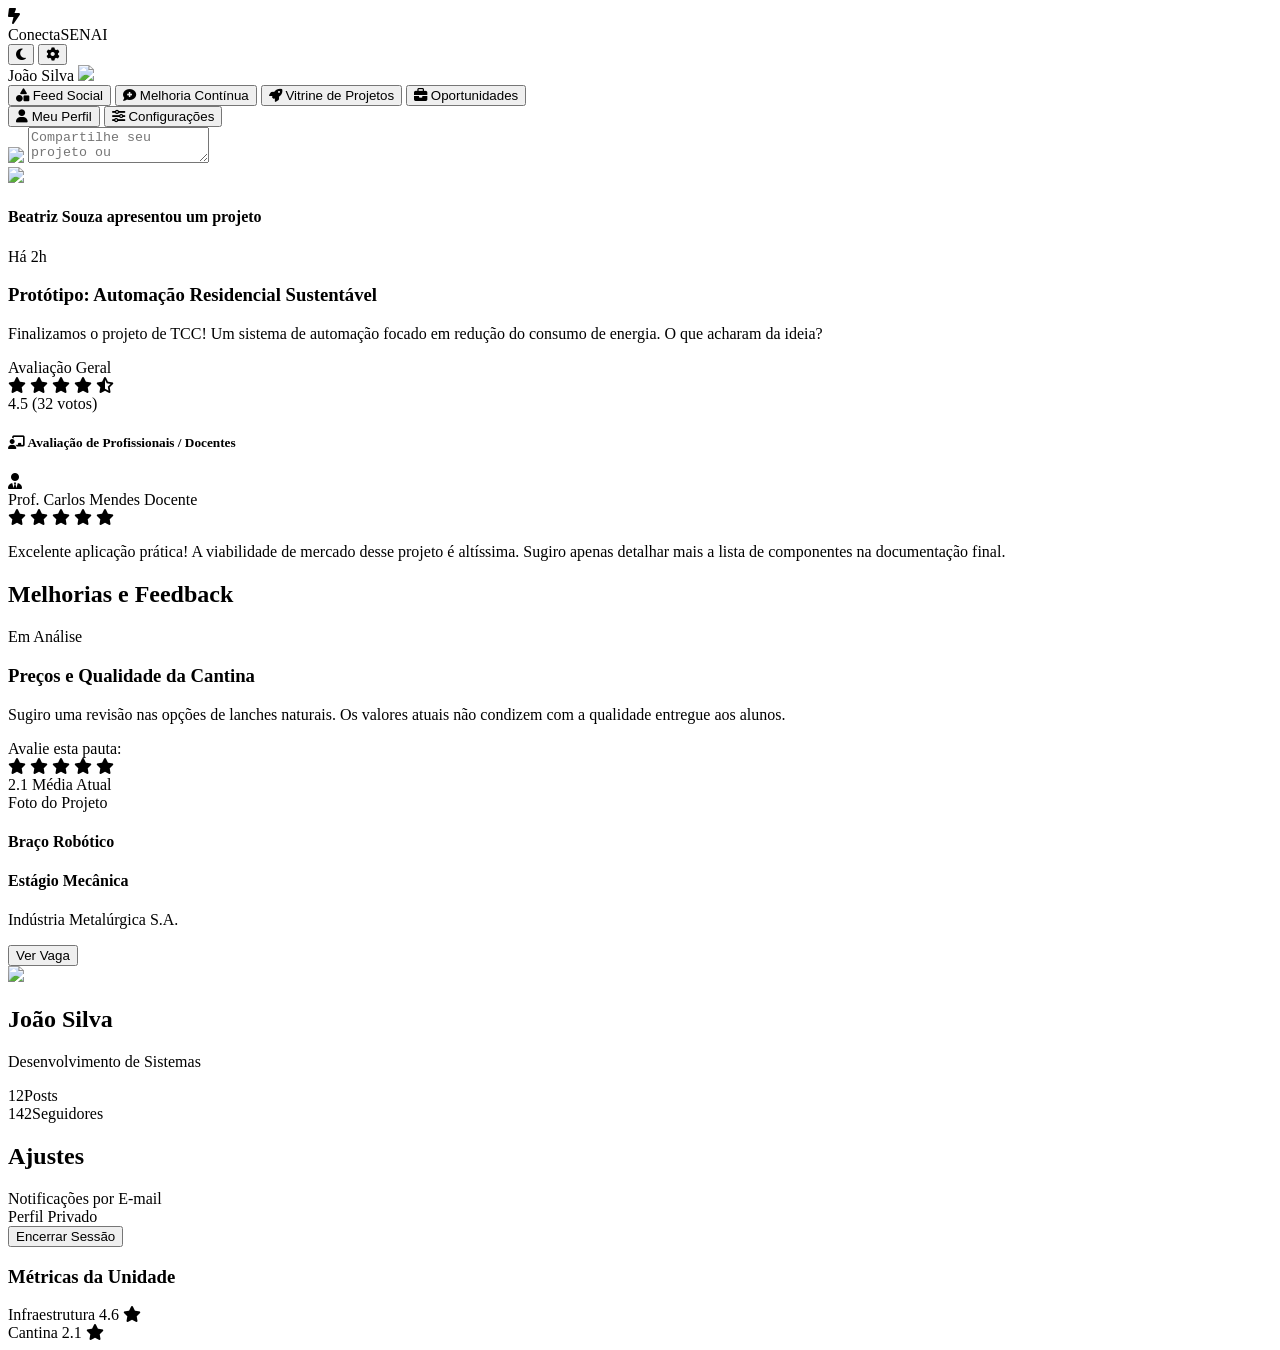
==== index.html @ 57ed8786 "Add files via upload" ====
<!DOCTYPE html>
<html lang="pt-BR">
<head>
    <meta charset="UTF-8">
    <meta name="viewport" content="width=device-width, initial-scale=1.0">
    <title>Conecta SENAI | Plataforma Unificada</title>
    <script src="https://cdn.tailwindcss.com"></script>
    <link rel="stylesheet" href="https://cdnjs.cloudflare.com/ajax/libs/font-awesome/6.4.0/css/all.min.css">
    <link href="https://fonts.googleapis.com/css2?family=Inter:wght@300;400;500;600;700&display=swap" rel="stylesheet">
    
    <script>
        tailwind.config = {
            darkMode: 'class', // Habilita a troca manual para o modo escuro
            theme: {
                extend: {
                    fontFamily: { sans: ['Inter', 'sans-serif'] },
                    colors: {
                        'senai-red': '#E3000F',
                        'senai-blue': '#005DA5',
                        'bg-light': '#F8FAFC',
                    }
                }
            }
        }
    </script>
    
    <style type="text/tailwindcss">
        /* Ajustado para ter um fundo vermelho mais suave no modo escuro */
        .tab-active { 
            @apply text-senai-red bg-red-50 dark:bg-red-900/20 font-semibold shadow-sm; 
        }
        .section-content { display: none; }
        .section-content.active { display: block; }
        
        /* Efeito hover para as estrelas */
        .star-rating i:hover ~ i { color: #cbd5e1 !important; }
        .dark .star-rating i:hover ~ i { color: #475569 !important; }
        .star-rating:hover i { color: #fbbf24; }
    </style>
</head>
<body class="bg-bg-light dark:bg-slate-900 text-slate-900 dark:text-slate-100 font-sans antialiased transition-colors duration-200">

    <header class="bg-white/80 dark:bg-slate-800/80 backdrop-blur-md sticky top-0 z-50 border-b border-slate-100 dark:border-slate-700 transition-colors duration-200">
        <div class="max-w-7xl mx-auto px-6 h-16 flex justify-between items-center">
            <div class="flex items-center gap-8">
                <div class="flex items-center gap-2 cursor-pointer" onclick="switchTab('feed')">
                    <div class="w-8 h-8 bg-senai-red rounded-lg flex items-center justify-center text-white">
                        <i class="fa-solid fa-bolt-lightning"></i>
                    </div>
                    <span class="font-bold text-lg tracking-tight">Conecta<span class="text-senai-red">SENAI</span></span>
                </div>
            </div>
            
            <div class="flex items-center gap-5">
                <button onclick="toggleDarkMode()" class="text-slate-500 hover:text-amber-500 dark:text-slate-400 dark:hover:text-amber-400 transition w-8 h-8 flex items-center justify-center">
                    <i id="theme-icon" class="fa-solid fa-moon text-xl"></i>
                </button>
                
                <button onclick="switchTab('config')" class="text-slate-500 hover:text-senai-red dark:text-slate-400 transition">
                    <i class="fa-solid fa-gear text-xl"></i>
                </button>
                <div class="h-8 w-[1px] bg-slate-200 dark:bg-slate-700 mx-2"></div>
                <div onclick="switchTab('perfil')" class="flex items-center gap-3 cursor-pointer group">
                    <span class="text-sm font-medium text-slate-600 dark:text-slate-300 group-hover:text-senai-red dark:group-hover:text-senai-red transition hidden md:block">João Silva</span>
                    <img src="https://i.pravatar.cc/150?img=11" class="w-9 h-9 rounded-full ring-2 ring-slate-100 dark:ring-slate-700 group-hover:ring-senai-red dark:group-hover:ring-senai-red transition">
                </div>
            </div>
        </div>
    </header>

    <main class="max-w-7xl mx-auto px-6 mt-8 flex gap-8">
        
        <aside class="hidden lg:block w-64 shrink-0">
            <nav class="sticky top-24 space-y-1 text-sm">
                <button onclick="switchTab('feed')" id="btn-feed" class="w-full flex items-center gap-3 px-4 py-3 rounded-xl transition tab-active">
                    <i class="fa-solid fa-shapes text-lg"></i> Feed Social
                </button>
                <button onclick="switchTab('melhorias')" id="btn-melhorias" class="w-full flex items-center gap-3 px-4 py-3 rounded-xl text-slate-500 dark:text-slate-400 hover:bg-slate-100 dark:hover:bg-slate-800 transition">
                    <i class="fa-solid fa-comment-medical text-lg"></i> Melhoria Contínua
                </button>
                <button onclick="switchTab('vitrine')" id="btn-vitrine" class="w-full flex items-center gap-3 px-4 py-3 rounded-xl text-slate-500 dark:text-slate-400 hover:bg-slate-100 dark:hover:bg-slate-800 transition">
                    <i class="fa-solid fa-rocket text-lg"></i> Vitrine de Projetos
                </button>
                <button onclick="switchTab('vagas')" id="btn-vagas" class="w-full flex items-center gap-3 px-4 py-3 rounded-xl text-slate-500 dark:text-slate-400 hover:bg-slate-100 dark:hover:bg-slate-800 transition">
                    <i class="fa-solid fa-briefcase text-lg"></i> Oportunidades
                </button>
                
                <div class="pt-6 mt-6 border-t border-slate-200 dark:border-slate-700">
                    <button onclick="switchTab('perfil')" id="btn-perfil" class="w-full flex items-center gap-3 px-4 py-3 rounded-xl text-slate-500 dark:text-slate-400 hover:bg-slate-100 dark:hover:bg-slate-800 transition">
                        <i class="fa-solid fa-user text-lg"></i> Meu Perfil
                    </button>
                    <button onclick="switchTab('config')" id="btn-config" class="w-full flex items-center gap-3 px-4 py-3 rounded-xl text-slate-500 dark:text-slate-400 hover:bg-slate-100 dark:hover:bg-slate-800 transition">
                        <i class="fa-solid fa-sliders text-lg"></i> Configurações
                    </button>
                </div>
            </nav>
        </aside>

        <section class="flex-1 max-w-2xl pb-20">
            
            <div id="content-feed" class="section-content active space-y-6">
                <div class="bg-white dark:bg-slate-800 rounded-2xl p-4 shadow-sm border border-slate-100 dark:border-slate-700 transition-colors">
                    <div class="flex gap-4">
                        <img src="https://i.pravatar.cc/150?img=11" class="w-10 h-10 rounded-full">
                        <textarea placeholder="Compartilhe seu projeto ou publicidade..." class="w-full border-none focus:ring-0 resize-none text-slate-600 dark:text-slate-300 bg-transparent mt-2 h-12 outline-none"></textarea>
                    </div>
                </div>
                
                <article class="bg-white dark:bg-slate-800 rounded-2xl shadow-sm border border-slate-100 dark:border-slate-700 p-5 transition hover:shadow-md">
                    <div class="flex items-center gap-3 mb-4">
                        <img src="https://i.pravatar.cc/150?img=32" class="w-10 h-10 rounded-full">
                        <div>
                            <h4 class="font-semibold text-sm text-slate-900 dark:text-white">Beatriz Souza <span class="text-xs text-slate-400 font-normal">apresentou um projeto</span></h4>
                            <p class="text-xs text-slate-400 dark:text-slate-500">Há 2h</p>
                        </div>
                    </div>
                    
                    <h3 class="font-bold text-lg text-slate-800 dark:text-slate-100 mb-2">Protótipo: Automação Residencial Sustentável</h3>
                    <p class="text-slate-700 dark:text-slate-300 text-sm mb-4">Finalizamos o projeto de TCC! Um sistema de automação focado em redução do consumo de energia. O que acharam da ideia?</p>
                    
                    <div class="flex items-center gap-3 mb-5 bg-slate-50 dark:bg-slate-800/50 p-3 rounded-xl border border-slate-100 dark:border-slate-700 w-max">
                        <span class="text-xs font-semibold text-slate-500 dark:text-slate-400 uppercase tracking-wider">Avaliação Geral</span>
                        <div class="flex text-amber-400 text-sm">
                            <i class="fa-solid fa-star"></i>
                            <i class="fa-solid fa-star"></i>
                            <i class="fa-solid fa-star"></i>
                            <i class="fa-solid fa-star"></i>
                            <i class="fa-solid fa-star-half-stroke"></i>
                        </div>
                        <span class="text-sm font-bold text-slate-700 dark:text-slate-200">4.5 <span class="text-[10px] text-slate-400 dark:text-slate-500 font-normal">(32 votos)</span></span>
                    </div>

                    <div class="border-t border-slate-100 dark:border-slate-700 pt-4">
                        <h5 class="text-[10px] font-bold text-senai-blue dark:text-blue-400 uppercase tracking-widest mb-3 flex items-center gap-2">
                            <i class="fa-solid fa-chalkboard-user"></i> Avaliação de Profissionais / Docentes
                        </h5>
                        
                        <div class="bg-blue-50 dark:bg-blue-900/20 rounded-xl p-4 border border-blue-100 dark:border-blue-900/30">
                            <div class="flex items-center justify-between mb-2">
                                <div class="flex items-center gap-2">
                                    <div class="w-6 h-6 bg-senai-blue rounded-full flex items-center justify-center text-white text-[10px]">
                                        <i class="fa-solid fa-user-tie"></i>
                                    </div>
                                    <span class="font-semibold text-sm text-slate-800 dark:text-slate-200">Prof. Carlos Mendes</span>
                                    <span class="text-[10px] bg-blue-200 dark:bg-blue-800 text-blue-800 dark:text-blue-200 px-2 py-0.5 rounded-full font-bold">Docente</span>
                                </div>
                                <div class="flex text-amber-500 text-xs">
                                    <i class="fa-solid fa-star"></i>
                                    <i class="fa-solid fa-star"></i>
                                    <i class="fa-solid fa-star"></i>
                                    <i class="fa-solid fa-star"></i>
                                    <i class="fa-solid fa-star"></i>
                                </div>
                            </div>
                            <p class="text-sm text-slate-700 dark:text-slate-300 ml-8">Excelente aplicação prática! A viabilidade de mercado desse projeto é altíssima. Sugiro apenas detalhar mais a lista de componentes na documentação final.</p>
                        </div>
                    </div>
                </article>
            </div>

            <div id="content-melhorias" class="section-content space-y-6">
                <h2 class="text-2xl font-bold px-2 text-slate-900 dark:text-white">Melhorias e Feedback</h2>
                
                <div class="bg-white dark:bg-slate-800 rounded-2xl p-6 shadow-sm border border-slate-100 dark:border-slate-700 relative overflow-hidden transition-colors">
                    <div class="absolute top-0 right-0 px-4 py-1 bg-amber-100 dark:bg-amber-900/30 text-amber-700 dark:text-amber-500 text-[10px] font-bold uppercase rounded-bl-xl">Em Análise</div>
                    <h3 class="font-bold text-slate-800 dark:text-slate-100">Preços e Qualidade da Cantina</h3>
                    <p class="text-sm text-slate-500 dark:text-slate-400 mt-2">Sugiro uma revisão nas opções de lanches naturais. Os valores atuais não condizem com a qualidade entregue aos alunos.</p>
                    
                    <div class="mt-6 pt-4 border-t border-slate-100 dark:border-slate-700 flex items-center justify-between">
                        <div>
                            <span class="block text-[10px] font-bold text-slate-400 dark:text-slate-500 uppercase tracking-widest mb-1">Avalie esta pauta:</span>
                            <div class="flex gap-1 text-slate-300 dark:text-slate-600 text-xl cursor-pointer star-rating transition-colors">
                                <i class="fa-solid fa-star"></i>
                                <i class="fa-solid fa-star"></i>
                                <i class="fa-solid fa-star"></i>
                                <i class="fa-solid fa-star"></i>
                                <i class="fa-solid fa-star"></i>
                            </div>
                        </div>
                        <div class="text-right">
                            <span class="block text-2xl font-bold text-slate-800 dark:text-slate-100">2.1</span>
                            <span class="text-[10px] text-slate-400 dark:text-slate-500 uppercase">Média Atual</span>
                        </div>
                    </div>
                </div>
            </div>

            <div id="content-vitrine" class="section-content grid grid-cols-2 gap-4">
                <div class="bg-white dark:bg-slate-800 rounded-2xl p-4 border border-slate-100 dark:border-slate-700 shadow-sm text-center hover:shadow-md transition cursor-pointer">
                    <div class="h-32 bg-slate-50 dark:bg-slate-700/50 rounded-xl mb-3 flex items-center justify-center text-slate-300 dark:text-slate-500 italic text-xs">Foto do Projeto</div>
                    <h4 class="font-bold text-sm text-slate-900 dark:text-white">Braço Robótico</h4>
                </div>
            </div>

            <div id="content-vagas" class="section-content space-y-4">
                <div class="bg-white dark:bg-slate-800 rounded-2xl p-5 border border-slate-100 dark:border-slate-700 shadow-sm flex justify-between items-center transition-colors">
                    <div>
                        <h4 class="font-bold text-sm text-slate-900 dark:text-white">Estágio Mecânica</h4>
                        <p class="text-xs text-slate-400 dark:text-slate-500 font-medium">Indústria Metalúrgica S.A.</p>
                    </div>
                    <button class="bg-senai-blue hover:bg-blue-700 text-white px-4 py-1.5 rounded-lg text-xs font-bold transition">Ver Vaga</button>
                </div>
            </div>

            <div id="content-perfil" class="section-content space-y-6">
                <div class="bg-white dark:bg-slate-800 rounded-3xl p-8 shadow-sm border border-slate-100 dark:border-slate-700 text-center relative overflow-hidden transition-colors">
                    <div class="absolute top-0 left-0 w-full h-20 bg-slate-900 opacity-5 dark:opacity-20"></div>
                    <img src="https://i.pravatar.cc/150?img=11" class="w-24 h-24 rounded-full mx-auto ring-4 ring-white dark:ring-slate-800 shadow-lg relative z-10">
                    <h2 class="mt-4 text-2xl font-bold text-slate-900 dark:text-white">João Silva</h2>
                    <p class="text-slate-500 dark:text-slate-400 text-sm">Desenvolvimento de Sistemas</p>
                    <div class="flex justify-center gap-8 mt-6 border-t pt-6 border-slate-50 dark:border-slate-700">
                        <div class="text-center"><span class="block font-bold text-slate-800 dark:text-white">12</span><span class="text-[10px] text-slate-400 dark:text-slate-500 uppercase tracking-tighter">Posts</span></div>
                        <div class="text-center"><span class="block font-bold text-slate-800 dark:text-white">142</span><span class="text-[10px] text-slate-400 dark:text-slate-500 uppercase tracking-tighter">Seguidores</span></div>
                    </div>
                </div>
            </div>

            <div id="content-config" class="section-content">
                <h2 class="text-2xl font-bold mb-6 px-2 text-slate-900 dark:text-white">Ajustes</h2>
                <div class="bg-white dark:bg-slate-800 rounded-2xl shadow-sm border border-slate-100 dark:border-slate-700 overflow-hidden divide-y divide-slate-50 dark:divide-slate-700 transition-colors">
                    <div class="p-4 flex justify-between items-center hover:bg-slate-50 dark:hover:bg-slate-700/50 transition cursor-pointer">
                        <span class="text-sm font-medium text-slate-700 dark:text-slate-300">Notificações por E-mail</span>
                        <div class="w-10 h-5 bg-senai-red rounded-full relative"><div class="absolute right-1 top-1 w-3 h-3 bg-white rounded-full"></div></div>
                    </div>
                    <div class="p-4 flex justify-between items-center hover:bg-slate-50 dark:hover:bg-slate-700/50 transition cursor-pointer">
                        <span class="text-sm font-medium text-slate-700 dark:text-slate-300">Perfil Privado</span>
                        <div class="w-10 h-5 bg-slate-200 dark:bg-slate-600 rounded-full relative"><div class="absolute left-1 top-1 w-3 h-3 bg-white rounded-full"></div></div>
                    </div>
                    <button class="w-full p-4 text-left text-sm text-red-600 dark:text-red-500 font-bold hover:bg-red-50 dark:hover:bg-red-900/20 transition">Encerrar Sessão</button>
                </div>
            </div>

        </section>

        <aside class="hidden xl:block w-72 space-y-6">
            <div class="bg-white dark:bg-slate-800 rounded-2xl p-5 shadow-sm border border-slate-100 dark:border-slate-700 transition-colors">
                <h3 class="font-bold text-sm mb-4 text-slate-900 dark:text-white">Métricas da Unidade</h3>
                <div class="space-y-4">
                    <div class="space-y-1">
                        <div class="flex justify-between text-[10px] font-bold uppercase text-slate-400 dark:text-slate-500">
                            <span>Infraestrutura</span>
                            <span class="text-green-600 dark:text-green-500">4.6 <i class="fa-solid fa-star text-amber-400"></i></span>
                        </div>
                        <div class="w-full h-1.5 bg-slate-100 dark:bg-slate-700 rounded-full overflow-hidden">
                            <div class="h-full bg-green-500 w-[92%]"></div>
                        </div>
                    </div>
                    <div class="space-y-1">
                        <div class="flex justify-between text-[10px] font-bold uppercase text-slate-400 dark:text-slate-500">
                            <span>Cantina</span>
                            <span class="text-red-600 dark:text-red-500">2.1 <i class="fa-solid fa-star text-amber-400"></i></span>
                        </div>
                        <div class="w-full h-1.5 bg-slate-100 dark:bg-slate-700 rounded-full overflow-hidden">
                            <div class="h-full bg-red-500 w-[45%]"></div>
                        </div>
                    </div>
                </div>
            </div>
        </aside>

    </main>

    <script>
        // Lógica das Abas
        function switchTab(tabId) {
            const sections = document.querySelectorAll('.section-content');
            sections.forEach(sec => sec.classList.remove('active'));

            const targetSection = document.getElementById('content-' + tabId);
            if(targetSection) targetSection.classList.add('active');

            const buttons = document.querySelectorAll('aside nav button');
            buttons.forEach(btn => {
                btn.classList.remove('tab-active');
                btn.classList.add('text-slate-500', 'dark:text-slate-400');
            });
            
            const activeBtn = document.getElementById('btn-' + tabId);
            if(activeBtn) {
                activeBtn.classList.add('tab-active');
                activeBtn.classList.remove('text-slate-500', 'dark:text-slate-400');
            }

            window.scrollTo({ top: 0, behavior: 'smooth' });
        }

        // Lógica do Modo Escuro (Dark Mode)
        const themeIcon = document.getElementById('theme-icon');

        function updateIcon(isDark) {
            if (isDark) {
                themeIcon.classList.remove('fa-moon');
                themeIcon.classList.add('fa-sun');
            } else {
                themeIcon.classList.remove('fa-sun');
                themeIcon.classList.add('fa-moon');
            }
        }

        function toggleDarkMode() {
            const html = document.documentElement;
            html.classList.toggle('dark');
            const isDark = html.classList.contains('dark');
            
            // Salva a preferência no navegador
            localStorage.setItem('theme', isDark ? 'dark' : 'light');
            updateIcon(isDark);
        }

        // Verifica a preferência salva ao carregar a página
        if (localStorage.theme === 'dark' || (!('theme' in localStorage) && window.matchMedia('(prefers-color-scheme: dark)').matches)) {
            document.documentElement.classList.add('dark');
            updateIcon(true);
        } else {
            document.documentElement.classList.remove('dark');
            updateIcon(false);
        }
    </script>
</body>
</html>
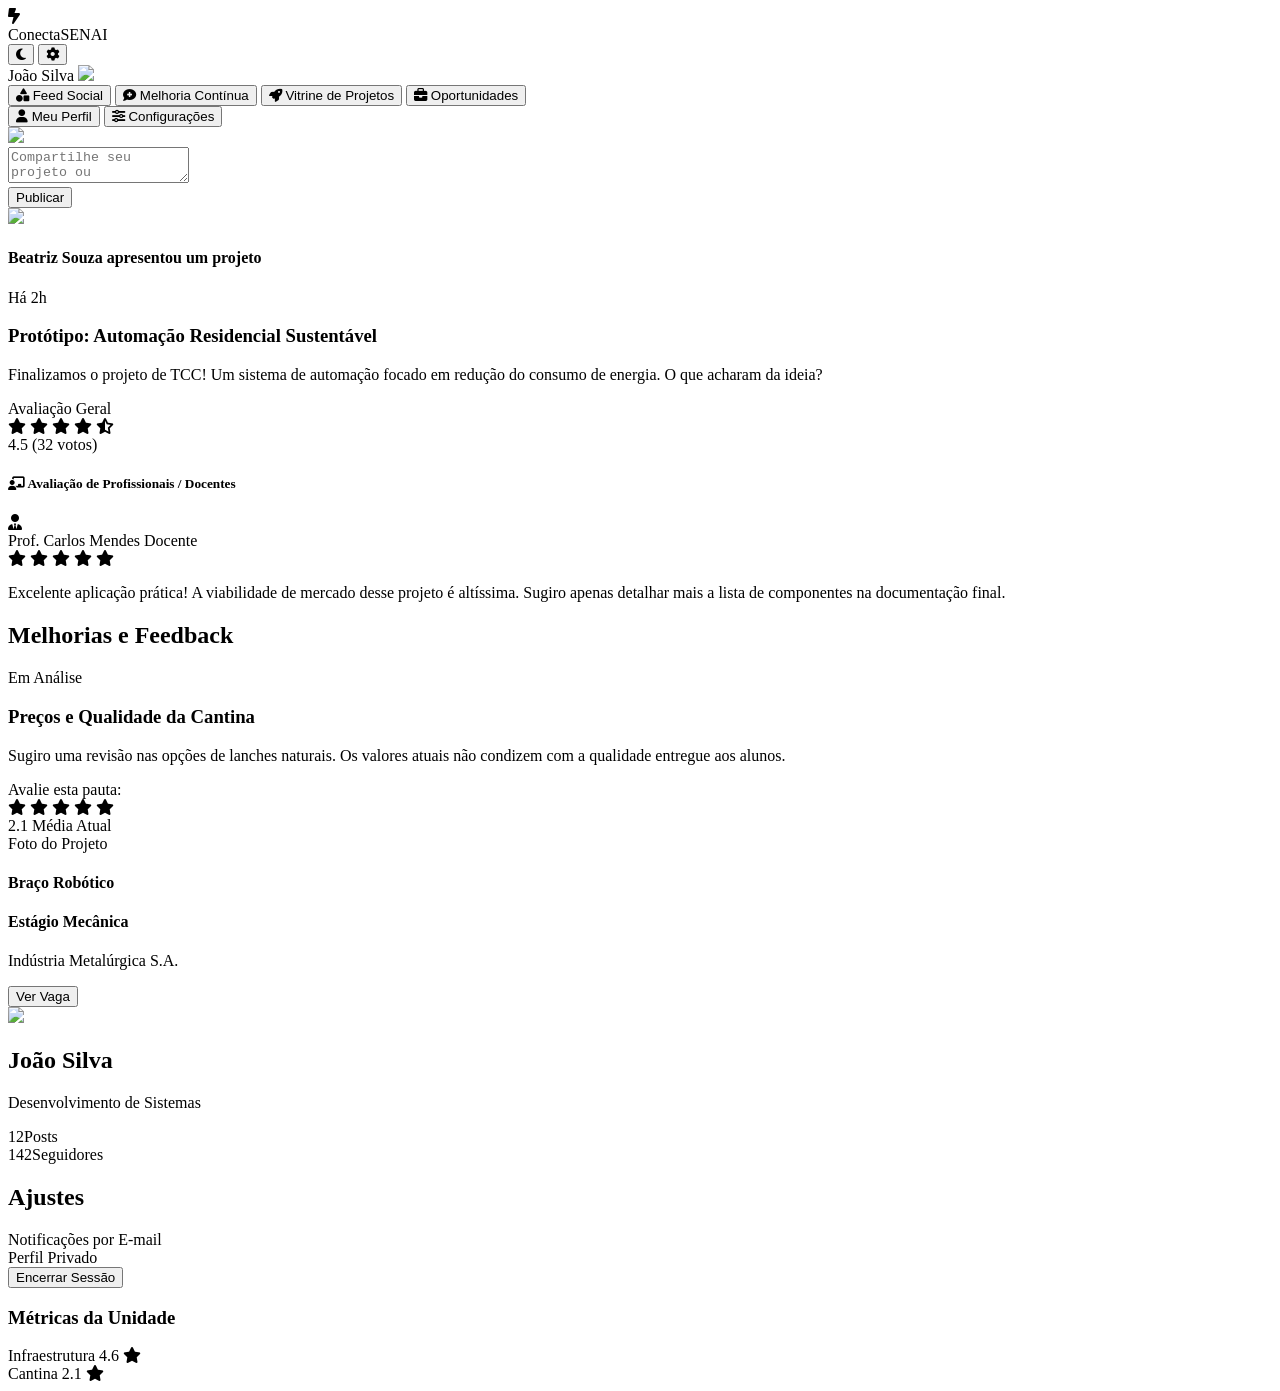
==== commit 8d3c7ca2: "Update greeting from 'Hello World' to 'Goodbye World'" ====
--- a/index.html
+++ b/index.html
@@ -10,7 +10,7 @@
     
     <script>
         tailwind.config = {
-            darkMode: 'class', // Habilita a troca manual para o modo escuro
+            darkMode: 'class',
             theme: {
                 extend: {
                     fontFamily: { sans: ['Inter', 'sans-serif'] },
@@ -25,7 +25,6 @@
     </script>
     
     <style type="text/tailwindcss">
-        /* Ajustado para ter um fundo vermelho mais suave no modo escuro */
         .tab-active { 
             @apply text-senai-red bg-red-50 dark:bg-red-900/20 font-semibold shadow-sm; 
         }
@@ -36,6 +35,9 @@
         .star-rating i:hover ~ i { color: #cbd5e1 !important; }
         .dark .star-rating i:hover ~ i { color: #475569 !important; }
         .star-rating:hover i { color: #fbbf24; }
+        
+        /* Classe para estrelas já votadas */
+        .star-voted { @apply text-amber-400 !important; }
     </style>
 </head>
 <body class="bg-bg-light dark:bg-slate-900 text-slate-900 dark:text-slate-100 font-sans antialiased transition-colors duration-200">
@@ -55,7 +57,6 @@
                 <button onclick="toggleDarkMode()" class="text-slate-500 hover:text-amber-500 dark:text-slate-400 dark:hover:text-amber-400 transition w-8 h-8 flex items-center justify-center">
                     <i id="theme-icon" class="fa-solid fa-moon text-xl"></i>
                 </button>
-                
                 <button onclick="switchTab('config')" class="text-slate-500 hover:text-senai-red dark:text-slate-400 transition">
                     <i class="fa-solid fa-gear text-xl"></i>
                 </button>
@@ -101,61 +102,68 @@
             <div id="content-feed" class="section-content active space-y-6">
                 <div class="bg-white dark:bg-slate-800 rounded-2xl p-4 shadow-sm border border-slate-100 dark:border-slate-700 transition-colors">
                     <div class="flex gap-4">
-                        <img src="https://i.pravatar.cc/150?img=11" class="w-10 h-10 rounded-full">
-                        <textarea placeholder="Compartilhe seu projeto ou publicidade..." class="w-full border-none focus:ring-0 resize-none text-slate-600 dark:text-slate-300 bg-transparent mt-2 h-12 outline-none"></textarea>
+                        <img src="https://i.pravatar.cc/150?img=11" class="w-10 h-10 rounded-full shrink-0">
+                        <div class="w-full">
+                            <textarea id="post-textarea" placeholder="Compartilhe seu projeto ou publicidade..." class="w-full border-none focus:ring-0 resize-none text-slate-600 dark:text-slate-300 bg-transparent mt-2 h-16 outline-none"></textarea>
+                            <div class="flex justify-end mt-2 pt-2 border-t border-slate-50 dark:border-slate-700">
+                                <button onclick="publishPost()" class="bg-senai-blue hover:bg-blue-700 text-white px-5 py-1.5 rounded-lg text-sm font-bold transition">Publicar</button>
+                            </div>
+                        </div>
                     </div>
                 </div>
                 
-                <article class="bg-white dark:bg-slate-800 rounded-2xl shadow-sm border border-slate-100 dark:border-slate-700 p-5 transition hover:shadow-md">
-                    <div class="flex items-center gap-3 mb-4">
-                        <img src="https://i.pravatar.cc/150?img=32" class="w-10 h-10 rounded-full">
-                        <div>
-                            <h4 class="font-semibold text-sm text-slate-900 dark:text-white">Beatriz Souza <span class="text-xs text-slate-400 font-normal">apresentou um projeto</span></h4>
-                            <p class="text-xs text-slate-400 dark:text-slate-500">Há 2h</p>
-                        </div>
-                    </div>
-                    
-                    <h3 class="font-bold text-lg text-slate-800 dark:text-slate-100 mb-2">Protótipo: Automação Residencial Sustentável</h3>
-                    <p class="text-slate-700 dark:text-slate-300 text-sm mb-4">Finalizamos o projeto de TCC! Um sistema de automação focado em redução do consumo de energia. O que acharam da ideia?</p>
-                    
-                    <div class="flex items-center gap-3 mb-5 bg-slate-50 dark:bg-slate-800/50 p-3 rounded-xl border border-slate-100 dark:border-slate-700 w-max">
-                        <span class="text-xs font-semibold text-slate-500 dark:text-slate-400 uppercase tracking-wider">Avaliação Geral</span>
-                        <div class="flex text-amber-400 text-sm">
-                            <i class="fa-solid fa-star"></i>
-                            <i class="fa-solid fa-star"></i>
-                            <i class="fa-solid fa-star"></i>
-                            <i class="fa-solid fa-star"></i>
-                            <i class="fa-solid fa-star-half-stroke"></i>
-                        </div>
-                        <span class="text-sm font-bold text-slate-700 dark:text-slate-200">4.5 <span class="text-[10px] text-slate-400 dark:text-slate-500 font-normal">(32 votos)</span></span>
-                    </div>
-
-                    <div class="border-t border-slate-100 dark:border-slate-700 pt-4">
-                        <h5 class="text-[10px] font-bold text-senai-blue dark:text-blue-400 uppercase tracking-widest mb-3 flex items-center gap-2">
-                            <i class="fa-solid fa-chalkboard-user"></i> Avaliação de Profissionais / Docentes
-                        </h5>
+                <div id="feed-container" class="space-y-6">
+                    <article class="bg-white dark:bg-slate-800 rounded-2xl shadow-sm border border-slate-100 dark:border-slate-700 p-5 transition hover:shadow-md">
+                        <div class="flex items-center gap-3 mb-4">
+                            <img src="https://i.pravatar.cc/150?img=32" class="w-10 h-10 rounded-full">
+                            <div>
+                                <h4 class="font-semibold text-sm text-slate-900 dark:text-white">Beatriz Souza <span class="text-xs text-slate-400 font-normal">apresentou um projeto</span></h4>
+                                <p class="text-xs text-slate-400 dark:text-slate-500">Há 2h</p>
+                            </div>
+                        </div>
                         
-                        <div class="bg-blue-50 dark:bg-blue-900/20 rounded-xl p-4 border border-blue-100 dark:border-blue-900/30">
-                            <div class="flex items-center justify-between mb-2">
-                                <div class="flex items-center gap-2">
-                                    <div class="w-6 h-6 bg-senai-blue rounded-full flex items-center justify-center text-white text-[10px]">
-                                        <i class="fa-solid fa-user-tie"></i>
+                        <h3 class="font-bold text-lg text-slate-800 dark:text-slate-100 mb-2">Protótipo: Automação Residencial Sustentável</h3>
+                        <p class="text-slate-700 dark:text-slate-300 text-sm mb-4">Finalizamos o projeto de TCC! Um sistema de automação focado em redução do consumo de energia. O que acharam da ideia?</p>
+                        
+                        <div class="flex items-center gap-3 mb-5 bg-slate-50 dark:bg-slate-800/50 p-3 rounded-xl border border-slate-100 dark:border-slate-700 w-max">
+                            <span class="text-xs font-semibold text-slate-500 dark:text-slate-400 uppercase tracking-wider">Avaliação Geral</span>
+                            <div class="flex text-amber-400 text-sm">
+                                <i class="fa-solid fa-star"></i>
+                                <i class="fa-solid fa-star"></i>
+                                <i class="fa-solid fa-star"></i>
+                                <i class="fa-solid fa-star"></i>
+                                <i class="fa-solid fa-star-half-stroke"></i>
+                            </div>
+                            <span class="text-sm font-bold text-slate-700 dark:text-slate-200">4.5 <span class="text-[10px] text-slate-400 dark:text-slate-500 font-normal">(32 votos)</span></span>
+                        </div>
+
+                        <div class="border-t border-slate-100 dark:border-slate-700 pt-4">
+                            <h5 class="text-[10px] font-bold text-senai-blue dark:text-blue-400 uppercase tracking-widest mb-3 flex items-center gap-2">
+                                <i class="fa-solid fa-chalkboard-user"></i> Avaliação de Profissionais / Docentes
+                            </h5>
+                            
+                            <div class="bg-blue-50 dark:bg-blue-900/20 rounded-xl p-4 border border-blue-100 dark:border-blue-900/30">
+                                <div class="flex items-center justify-between mb-2">
+                                    <div class="flex items-center gap-2">
+                                        <div class="w-6 h-6 bg-senai-blue rounded-full flex items-center justify-center text-white text-[10px]">
+                                            <i class="fa-solid fa-user-tie"></i>
+                                        </div>
+                                        <span class="font-semibold text-sm text-slate-800 dark:text-slate-200">Prof. Carlos Mendes</span>
+                                        <span class="text-[10px] bg-blue-200 dark:bg-blue-800 text-blue-800 dark:text-blue-200 px-2 py-0.5 rounded-full font-bold">Docente</span>
                                     </div>
-                                    <span class="font-semibold text-sm text-slate-800 dark:text-slate-200">Prof. Carlos Mendes</span>
-                                    <span class="text-[10px] bg-blue-200 dark:bg-blue-800 text-blue-800 dark:text-blue-200 px-2 py-0.5 rounded-full font-bold">Docente</span>
+                                    <div class="flex text-amber-500 text-xs">
+                                        <i class="fa-solid fa-star"></i>
+                                        <i class="fa-solid fa-star"></i>
+                                        <i class="fa-solid fa-star"></i>
+                                        <i class="fa-solid fa-star"></i>
+                                        <i class="fa-solid fa-star"></i>
+                                    </div>
                                 </div>
-                                <div class="flex text-amber-500 text-xs">
-                                    <i class="fa-solid fa-star"></i>
-                                    <i class="fa-solid fa-star"></i>
-                                    <i class="fa-solid fa-star"></i>
-                                    <i class="fa-solid fa-star"></i>
-                                    <i class="fa-solid fa-star"></i>
-                                </div>
+                                <p class="text-sm text-slate-700 dark:text-slate-300 ml-8">Excelente aplicação prática! A viabilidade de mercado desse projeto é altíssima. Sugiro apenas detalhar mais a lista de componentes na documentação final.</p>
                             </div>
-                            <p class="text-sm text-slate-700 dark:text-slate-300 ml-8">Excelente aplicação prática! A viabilidade de mercado desse projeto é altíssima. Sugiro apenas detalhar mais a lista de componentes na documentação final.</p>
-                        </div>
-                    </div>
-                </article>
+                        </div>
+                    </article>
+                </div>
             </div>
 
             <div id="content-melhorias" class="section-content space-y-6">
@@ -169,12 +177,12 @@
                     <div class="mt-6 pt-4 border-t border-slate-100 dark:border-slate-700 flex items-center justify-between">
                         <div>
                             <span class="block text-[10px] font-bold text-slate-400 dark:text-slate-500 uppercase tracking-widest mb-1">Avalie esta pauta:</span>
-                            <div class="flex gap-1 text-slate-300 dark:text-slate-600 text-xl cursor-pointer star-rating transition-colors">
-                                <i class="fa-solid fa-star"></i>
-                                <i class="fa-solid fa-star"></i>
-                                <i class="fa-solid fa-star"></i>
-                                <i class="fa-solid fa-star"></i>
-                                <i class="fa-solid fa-star"></i>
+                            <div id="star-container-1" class="flex gap-1 text-slate-300 dark:text-slate-600 text-xl cursor-pointer star-rating transition-colors">
+                                <i class="fa-solid fa-star transition-transform hover:scale-125" onclick="rateTopic(1, 'star-container-1')"></i>
+                                <i class="fa-solid fa-star transition-transform hover:scale-125" onclick="rateTopic(2, 'star-container-1')"></i>
+                                <i class="fa-solid fa-star transition-transform hover:scale-125" onclick="rateTopic(3, 'star-container-1')"></i>
+                                <i class="fa-solid fa-star transition-transform hover:scale-125" onclick="rateTopic(4, 'star-container-1')"></i>
+                                <i class="fa-solid fa-star transition-transform hover:scale-125" onclick="rateTopic(5, 'star-container-1')"></i>
                             </div>
                         </div>
                         <div class="text-right">
@@ -209,7 +217,7 @@
                     <h2 class="mt-4 text-2xl font-bold text-slate-900 dark:text-white">João Silva</h2>
                     <p class="text-slate-500 dark:text-slate-400 text-sm">Desenvolvimento de Sistemas</p>
                     <div class="flex justify-center gap-8 mt-6 border-t pt-6 border-slate-50 dark:border-slate-700">
-                        <div class="text-center"><span class="block font-bold text-slate-800 dark:text-white">12</span><span class="text-[10px] text-slate-400 dark:text-slate-500 uppercase tracking-tighter">Posts</span></div>
+                        <div class="text-center"><span class="block font-bold text-slate-800 dark:text-white" id="user-posts-count">12</span><span class="text-[10px] text-slate-400 dark:text-slate-500 uppercase tracking-tighter">Posts</span></div>
                         <div class="text-center"><span class="block font-bold text-slate-800 dark:text-white">142</span><span class="text-[10px] text-slate-400 dark:text-slate-500 uppercase tracking-tighter">Seguidores</span></div>
                     </div>
                 </div>
@@ -260,17 +268,16 @@
 
     </main>
 
+    <div id="toast-container" class="fixed bottom-5 right-5 z-50 flex flex-col gap-3"></div>
+
     <script>
-        // Lógica das Abas
+        // --- 1. NAVEGAÇÃO DE ABAS ---
         function switchTab(tabId) {
-            const sections = document.querySelectorAll('.section-content');
-            sections.forEach(sec => sec.classList.remove('active'));
-
+            document.querySelectorAll('.section-content').forEach(sec => sec.classList.remove('active'));
             const targetSection = document.getElementById('content-' + tabId);
             if(targetSection) targetSection.classList.add('active');
 
-            const buttons = document.querySelectorAll('aside nav button');
-            buttons.forEach(btn => {
+            document.querySelectorAll('aside nav button').forEach(btn => {
                 btn.classList.remove('tab-active');
                 btn.classList.add('text-slate-500', 'dark:text-slate-400');
             });
@@ -280,41 +287,117 @@
                 activeBtn.classList.add('tab-active');
                 activeBtn.classList.remove('text-slate-500', 'dark:text-slate-400');
             }
-
             window.scrollTo({ top: 0, behavior: 'smooth' });
         }
 
-        // Lógica do Modo Escuro (Dark Mode)
+        // --- 2. MODO ESCURO ---
         const themeIcon = document.getElementById('theme-icon');
-
         function updateIcon(isDark) {
-            if (isDark) {
-                themeIcon.classList.remove('fa-moon');
-                themeIcon.classList.add('fa-sun');
-            } else {
-                themeIcon.classList.remove('fa-sun');
-                themeIcon.classList.add('fa-moon');
-            }
-        }
-
+            themeIcon.className = isDark ? 'fa-solid fa-sun text-xl' : 'fa-solid fa-moon text-xl';
+        }
         function toggleDarkMode() {
             const html = document.documentElement;
             html.classList.toggle('dark');
             const isDark = html.classList.contains('dark');
-            
-            // Salva a preferência no navegador
             localStorage.setItem('theme', isDark ? 'dark' : 'light');
             updateIcon(isDark);
         }
-
-        // Verifica a preferência salva ao carregar a página
         if (localStorage.theme === 'dark' || (!('theme' in localStorage) && window.matchMedia('(prefers-color-scheme: dark)').matches)) {
             document.documentElement.classList.add('dark');
             updateIcon(true);
-        } else {
-            document.documentElement.classList.remove('dark');
-            updateIcon(false);
+        }
+
+        // --- 3. SISTEMA DE NOTIFICAÇÃO (TOAST) ---
+        function showToast(message, type = 'success') {
+            const container = document.getElementById('toast-container');
+            const toast = document.createElement('div');
+            
+            const icon = type === 'success' ? '<i class="fa-solid fa-circle-check text-green-500"></i>' : '<i class="fa-solid fa-circle-info text-blue-500"></i>';
+            
+            toast.className = `bg-white dark:bg-slate-800 border border-slate-100 dark:border-slate-700 shadow-lg rounded-xl p-4 flex items-center gap-3 transform transition-all duration-300 translate-y-10 opacity-0`;
+            toast.innerHTML = `${icon} <span class="text-sm font-medium text-slate-800 dark:text-slate-200">${message}</span>`;
+            
+            container.appendChild(toast);
+            
+            // Animação de entrada
+            setTimeout(() => {
+                toast.classList.remove('translate-y-10', 'opacity-0');
+            }, 10);
+
+            // Remove após 3 segundos
+            setTimeout(() => {
+                toast.classList.add('translate-y-10', 'opacity-0');
+                setTimeout(() => toast.remove(), 300);
+            }, 3000);
+        }
+
+        // --- 4. AVALIAÇÃO COM ESTRELAS ---
+        function rateTopic(stars, containerId) {
+            const container = document.getElementById(containerId);
+            const starElements = container.querySelectorAll('i');
+            
+            // Remove a classe de hover puro e fixa a cor
+            container.classList.remove('star-rating'); 
+
+            starElements.forEach((star, index) => {
+                if (index < stars) {
+                    star.classList.add('star-voted');
+                    star.classList.remove('text-slate-300', 'dark:text-slate-600');
+                } else {
+                    star.classList.remove('star-voted');
+                    star.classList.add('text-slate-300', 'dark:text-slate-600');
+                }
+            });
+
+            showToast(`Voto de ${stars} estrela(s) computado!`, 'success');
+        }
+
+        // --- 5. PUBLICAÇÃO DE POSTS (FRONTEND SIMULATION) ---
+        let postsCount = 12; // Valor inicial do perfil
+
+        function publishPost() {
+            const textarea = document.getElementById('post-textarea');
+            const content = textarea.value.trim();
+
+            if (content === "") {
+                showToast("Digite algo para publicar!", "info");
+                return;
+            }
+
+            // Cria o novo elemento HTML para o post
+            const newPost = document.createElement('article');
+            newPost.className = 'bg-white dark:bg-slate-800 rounded-2xl shadow-sm border border-slate-100 dark:border-slate-700 p-5 transition hover:shadow-md animate-fade-in-down';
+            
+            // Estrutura HTML do novo post
+            newPost.innerHTML = `
+                <div class="flex items-center gap-3 mb-4">
+                    <img src="https://i.pravatar.cc/150?img=11" class="w-10 h-10 rounded-full">
+                    <div>
+                        <h4 class="font-semibold text-sm text-slate-900 dark:text-white">João Silva</h4>
+                        <p class="text-xs text-slate-400 dark:text-slate-500">Agora mesmo</p>
+                    </div>
+                </div>
+                <p class="text-slate-700 dark:text-slate-300 text-sm mb-4">${content.replace(/\n/g, '<br>')}</p>
+                <div class="flex items-center gap-4 border-t border-slate-50 dark:border-slate-700 pt-3">
+                    <button class="text-slate-400 hover:text-senai-red transition text-sm flex items-center gap-2 font-medium">
+                        <i class="fa-regular fa-heart"></i> Curtir
+                    </button>
+                </div>
+            `;
+
+            // Adiciona o post no topo do feed
+            const feedContainer = document.getElementById('feed-container');
+            feedContainer.insertBefore(newPost, feedContainer.firstChild);
+
+            // Limpa o campo de texto
+            textarea.value = '';
+
+            // Atualiza o contador no perfil
+            postsCount++;
+            document.getElementById('user-posts-count').innerText = postsCount;
+
+            showToast("Publicação enviada com sucesso!", "success");
         }
     </script>
 </body>
-</html>+</html>
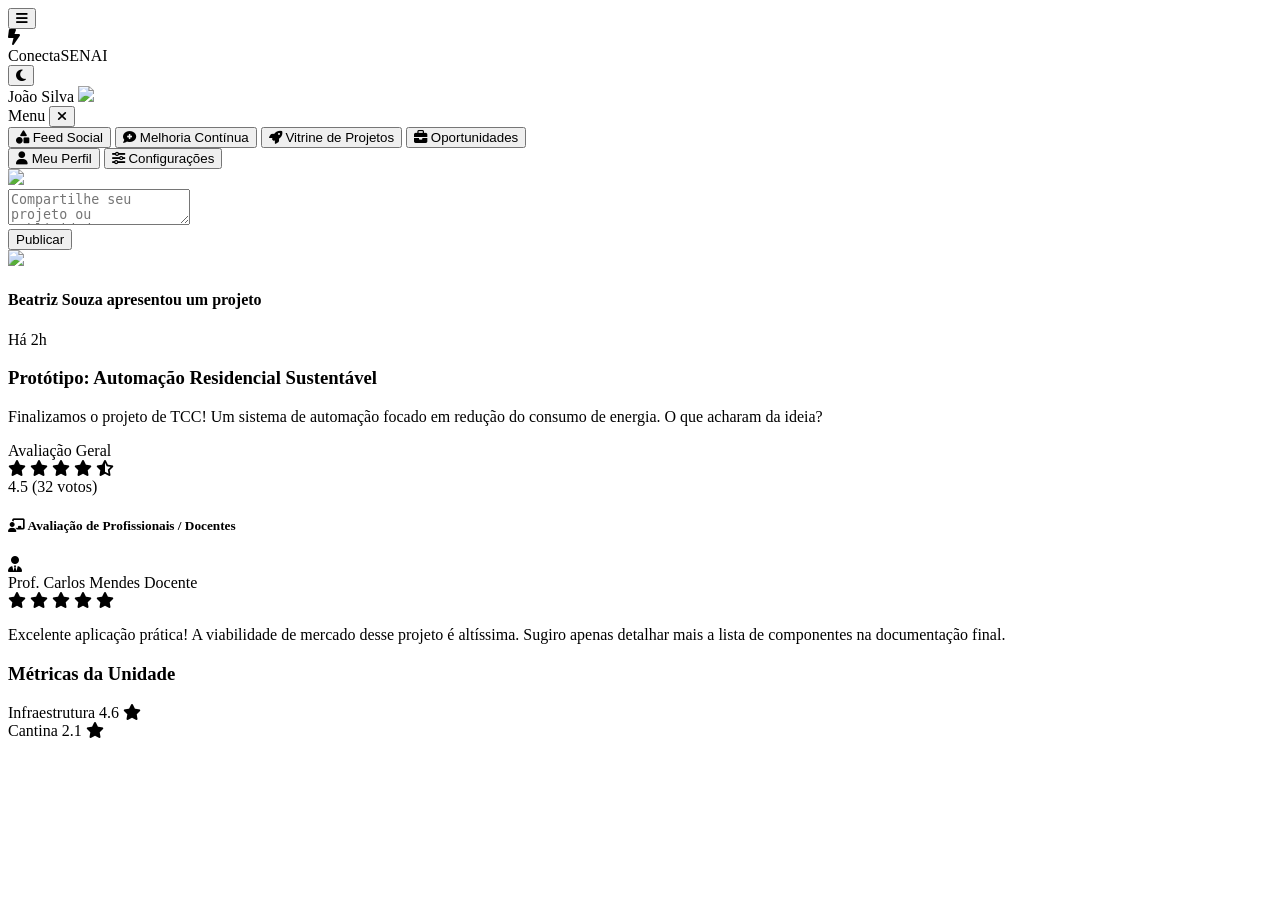
==== commit defa7864: "Update index.html" ====
--- a/index.html
+++ b/index.html
@@ -24,80 +24,90 @@
         }
     </script>
     
-    <style type="text/tailwindcss">
-        .tab-active { 
-            @apply text-senai-red bg-red-50 dark:bg-red-900/20 font-semibold shadow-sm; 
-        }
+    <style>
         .section-content { display: none; }
-        .section-content.active { display: block; }
+        .section-content.active { display: block; animation: fadeIn 0.3s ease-in-out; }
         
+        @keyframes fadeIn {
+            from { opacity: 0; transform: translateY(5px); }
+            to { opacity: 1; transform: translateY(0); }
+        }
+
         /* Efeito hover para as estrelas */
         .star-rating i:hover ~ i { color: #cbd5e1 !important; }
         .dark .star-rating i:hover ~ i { color: #475569 !important; }
         .star-rating:hover i { color: #fbbf24; }
-        
-        /* Classe para estrelas já votadas */
-        .star-voted { @apply text-amber-400 !important; }
     </style>
 </head>
 <body class="bg-bg-light dark:bg-slate-900 text-slate-900 dark:text-slate-100 font-sans antialiased transition-colors duration-200">
 
-    <header class="bg-white/80 dark:bg-slate-800/80 backdrop-blur-md sticky top-0 z-50 border-b border-slate-100 dark:border-slate-700 transition-colors duration-200">
-        <div class="max-w-7xl mx-auto px-6 h-16 flex justify-between items-center">
-            <div class="flex items-center gap-8">
+    <header class="bg-white/80 dark:bg-slate-800/80 backdrop-blur-md sticky top-0 z-40 border-b border-slate-100 dark:border-slate-700 transition-colors duration-200">
+        <div class="max-w-7xl mx-auto px-4 md:px-6 h-16 flex justify-between items-center">
+            <div class="flex items-center gap-4">
+                <button onclick="toggleMobileMenu()" class="lg:hidden text-slate-600 dark:text-slate-300 hover:text-senai-red transition text-2xl focus:outline-none">
+                    <i class="fa-solid fa-bars"></i>
+                </button>
+                
                 <div class="flex items-center gap-2 cursor-pointer" onclick="switchTab('feed')">
                     <div class="w-8 h-8 bg-senai-red rounded-lg flex items-center justify-center text-white">
                         <i class="fa-solid fa-bolt-lightning"></i>
                     </div>
-                    <span class="font-bold text-lg tracking-tight">Conecta<span class="text-senai-red">SENAI</span></span>
-                </div>
-            </div>
-            
-            <div class="flex items-center gap-5">
+                    <span class="font-bold text-lg tracking-tight hidden sm:block">Conecta<span class="text-senai-red">SENAI</span></span>
+                </div>
+            </div>
+            
+            <div class="flex items-center gap-4 md:gap-5">
                 <button onclick="toggleDarkMode()" class="text-slate-500 hover:text-amber-500 dark:text-slate-400 dark:hover:text-amber-400 transition w-8 h-8 flex items-center justify-center">
                     <i id="theme-icon" class="fa-solid fa-moon text-xl"></i>
                 </button>
-                <button onclick="switchTab('config')" class="text-slate-500 hover:text-senai-red dark:text-slate-400 transition">
-                    <i class="fa-solid fa-gear text-xl"></i>
-                </button>
-                <div class="h-8 w-[1px] bg-slate-200 dark:bg-slate-700 mx-2"></div>
+                <div class="h-8 w-[1px] bg-slate-200 dark:bg-slate-700 mx-1 md:mx-2"></div>
                 <div onclick="switchTab('perfil')" class="flex items-center gap-3 cursor-pointer group">
                     <span class="text-sm font-medium text-slate-600 dark:text-slate-300 group-hover:text-senai-red dark:group-hover:text-senai-red transition hidden md:block">João Silva</span>
-                    <img src="https://i.pravatar.cc/150?img=11" class="w-9 h-9 rounded-full ring-2 ring-slate-100 dark:ring-slate-700 group-hover:ring-senai-red dark:group-hover:ring-senai-red transition">
+                    <img src="https://i.pravatar.cc/150?img=11" class="w-9 h-9 rounded-full ring-2 ring-slate-100 dark:ring-slate-700 group-hover:ring-senai-red transition">
                 </div>
             </div>
         </div>
     </header>
 
-    <main class="max-w-7xl mx-auto px-6 mt-8 flex gap-8">
+    <div id="mobile-menu-overlay" class="fixed inset-0 bg-slate-900/50 backdrop-blur-sm z-40 hidden lg:hidden opacity-0 transition-opacity duration-300" onclick="toggleMobileMenu()"></div>
+
+    <main class="max-w-7xl mx-auto px-4 md:px-6 mt-8 flex gap-8">
         
-        <aside class="hidden lg:block w-64 shrink-0">
-            <nav class="sticky top-24 space-y-1 text-sm">
-                <button onclick="switchTab('feed')" id="btn-feed" class="w-full flex items-center gap-3 px-4 py-3 rounded-xl transition tab-active">
-                    <i class="fa-solid fa-shapes text-lg"></i> Feed Social
-                </button>
-                <button onclick="switchTab('melhorias')" id="btn-melhorias" class="w-full flex items-center gap-3 px-4 py-3 rounded-xl text-slate-500 dark:text-slate-400 hover:bg-slate-100 dark:hover:bg-slate-800 transition">
-                    <i class="fa-solid fa-comment-medical text-lg"></i> Melhoria Contínua
-                </button>
-                <button onclick="switchTab('vitrine')" id="btn-vitrine" class="w-full flex items-center gap-3 px-4 py-3 rounded-xl text-slate-500 dark:text-slate-400 hover:bg-slate-100 dark:hover:bg-slate-800 transition">
-                    <i class="fa-solid fa-rocket text-lg"></i> Vitrine de Projetos
-                </button>
-                <button onclick="switchTab('vagas')" id="btn-vagas" class="w-full flex items-center gap-3 px-4 py-3 rounded-xl text-slate-500 dark:text-slate-400 hover:bg-slate-100 dark:hover:bg-slate-800 transition">
-                    <i class="fa-solid fa-briefcase text-lg"></i> Oportunidades
+        <aside id="sidebar-menu" class="fixed inset-y-0 left-0 z-50 w-64 bg-white dark:bg-slate-800 lg:bg-transparent dark:lg:bg-transparent shadow-2xl lg:shadow-none transform -translate-x-full lg:translate-x-0 transition-transform duration-300 lg:static lg:block lg:shrink-0 flex flex-col h-full lg:h-auto">
+            
+            <div class="h-16 flex items-center justify-between px-6 border-b border-slate-100 dark:border-slate-700 lg:hidden shrink-0">
+                <span class="font-bold text-lg tracking-tight">Menu</span>
+                <button onclick="toggleMobileMenu()" class="text-slate-400 hover:text-red-500 text-xl">
+                    <i class="fa-solid fa-xmark"></i>
+                </button>
+            </div>
+
+            <nav class="p-4 lg:p-0 lg:sticky lg:top-24 space-y-1 text-sm overflow-y-auto flex-1">
+                <button onclick="switchTab('feed')" id="btn-feed" class="nav-btn w-full flex items-center gap-3 px-4 py-3 rounded-xl transition text-senai-red bg-red-50 dark:bg-red-900/20 font-semibold shadow-sm">
+                    <i class="fa-solid fa-shapes text-lg w-5 text-center"></i> Feed Social
+                </button>
+                <button onclick="switchTab('melhorias')" id="btn-melhorias" class="nav-btn w-full flex items-center gap-3 px-4 py-3 rounded-xl text-slate-500 dark:text-slate-400 hover:bg-slate-100 dark:hover:bg-slate-800 transition">
+                    <i class="fa-solid fa-comment-medical text-lg w-5 text-center"></i> Melhoria Contínua
+                </button>
+                <button onclick="switchTab('vitrine')" id="btn-vitrine" class="nav-btn w-full flex items-center gap-3 px-4 py-3 rounded-xl text-slate-500 dark:text-slate-400 hover:bg-slate-100 dark:hover:bg-slate-800 transition">
+                    <i class="fa-solid fa-rocket text-lg w-5 text-center"></i> Vitrine de Projetos
+                </button>
+                <button onclick="switchTab('vagas')" id="btn-vagas" class="nav-btn w-full flex items-center gap-3 px-4 py-3 rounded-xl text-slate-500 dark:text-slate-400 hover:bg-slate-100 dark:hover:bg-slate-800 transition">
+                    <i class="fa-solid fa-briefcase text-lg w-5 text-center"></i> Oportunidades
                 </button>
                 
                 <div class="pt-6 mt-6 border-t border-slate-200 dark:border-slate-700">
-                    <button onclick="switchTab('perfil')" id="btn-perfil" class="w-full flex items-center gap-3 px-4 py-3 rounded-xl text-slate-500 dark:text-slate-400 hover:bg-slate-100 dark:hover:bg-slate-800 transition">
-                        <i class="fa-solid fa-user text-lg"></i> Meu Perfil
+                    <button onclick="switchTab('perfil')" id="btn-perfil" class="nav-btn w-full flex items-center gap-3 px-4 py-3 rounded-xl text-slate-500 dark:text-slate-400 hover:bg-slate-100 dark:hover:bg-slate-800 transition">
+                        <i class="fa-solid fa-user text-lg w-5 text-center"></i> Meu Perfil
                     </button>
-                    <button onclick="switchTab('config')" id="btn-config" class="w-full flex items-center gap-3 px-4 py-3 rounded-xl text-slate-500 dark:text-slate-400 hover:bg-slate-100 dark:hover:bg-slate-800 transition">
-                        <i class="fa-solid fa-sliders text-lg"></i> Configurações
+                    <button onclick="switchTab('config')" id="btn-config" class="nav-btn w-full flex items-center gap-3 px-4 py-3 rounded-xl text-slate-500 dark:text-slate-400 hover:bg-slate-100 dark:hover:bg-slate-800 transition">
+                        <i class="fa-solid fa-sliders text-lg w-5 text-center"></i> Configurações
                     </button>
                 </div>
             </nav>
         </aside>
 
-        <section class="flex-1 max-w-2xl pb-20">
+        <section class="flex-1 max-w-2xl pb-20 w-full">
             
             <div id="content-feed" class="section-content active space-y-6">
                 <div class="bg-white dark:bg-slate-800 rounded-2xl p-4 shadow-sm border border-slate-100 dark:border-slate-700 transition-colors">
@@ -125,7 +135,7 @@
                         <h3 class="font-bold text-lg text-slate-800 dark:text-slate-100 mb-2">Protótipo: Automação Residencial Sustentável</h3>
                         <p class="text-slate-700 dark:text-slate-300 text-sm mb-4">Finalizamos o projeto de TCC! Um sistema de automação focado em redução do consumo de energia. O que acharam da ideia?</p>
                         
-                        <div class="flex items-center gap-3 mb-5 bg-slate-50 dark:bg-slate-800/50 p-3 rounded-xl border border-slate-100 dark:border-slate-700 w-max">
+                        <div class="flex items-center gap-3 mb-5 bg-slate-50 dark:bg-slate-800/50 p-3 rounded-xl border border-slate-100 dark:border-slate-700 flex-wrap w-fit">
                             <span class="text-xs font-semibold text-slate-500 dark:text-slate-400 uppercase tracking-wider">Avaliação Geral</span>
                             <div class="flex text-amber-400 text-sm">
                                 <i class="fa-solid fa-star"></i>
@@ -143,7 +153,7 @@
                             </h5>
                             
                             <div class="bg-blue-50 dark:bg-blue-900/20 rounded-xl p-4 border border-blue-100 dark:border-blue-900/30">
-                                <div class="flex items-center justify-between mb-2">
+                                <div class="flex flex-col sm:flex-row sm:items-center justify-between gap-2 mb-2">
                                     <div class="flex items-center gap-2">
                                         <div class="w-6 h-6 bg-senai-blue rounded-full flex items-center justify-center text-white text-[10px]">
                                             <i class="fa-solid fa-user-tie"></i>
@@ -151,7 +161,7 @@
                                         <span class="font-semibold text-sm text-slate-800 dark:text-slate-200">Prof. Carlos Mendes</span>
                                         <span class="text-[10px] bg-blue-200 dark:bg-blue-800 text-blue-800 dark:text-blue-200 px-2 py-0.5 rounded-full font-bold">Docente</span>
                                     </div>
-                                    <div class="flex text-amber-500 text-xs">
+                                    <div class="flex text-amber-500 text-xs sm:ml-0 ml-8">
                                         <i class="fa-solid fa-star"></i>
                                         <i class="fa-solid fa-star"></i>
                                         <i class="fa-solid fa-star"></i>
@@ -159,7 +169,7 @@
                                         <i class="fa-solid fa-star"></i>
                                     </div>
                                 </div>
-                                <p class="text-sm text-slate-700 dark:text-slate-300 ml-8">Excelente aplicação prática! A viabilidade de mercado desse projeto é altíssima. Sugiro apenas detalhar mais a lista de componentes na documentação final.</p>
+                                <p class="text-sm text-slate-700 dark:text-slate-300 ml-0 sm:ml-8 mt-2 sm:mt-0">Excelente aplicação prática! A viabilidade de mercado desse projeto é altíssima. Sugiro apenas detalhar mais a lista de componentes na documentação final.</p>
                             </div>
                         </div>
                     </article>
@@ -168,13 +178,11 @@
 
             <div id="content-melhorias" class="section-content space-y-6">
                 <h2 class="text-2xl font-bold px-2 text-slate-900 dark:text-white">Melhorias e Feedback</h2>
-                
                 <div class="bg-white dark:bg-slate-800 rounded-2xl p-6 shadow-sm border border-slate-100 dark:border-slate-700 relative overflow-hidden transition-colors">
                     <div class="absolute top-0 right-0 px-4 py-1 bg-amber-100 dark:bg-amber-900/30 text-amber-700 dark:text-amber-500 text-[10px] font-bold uppercase rounded-bl-xl">Em Análise</div>
-                    <h3 class="font-bold text-slate-800 dark:text-slate-100">Preços e Qualidade da Cantina</h3>
+                    <h3 class="font-bold text-slate-800 dark:text-slate-100 mt-2">Preços e Qualidade da Cantina</h3>
                     <p class="text-sm text-slate-500 dark:text-slate-400 mt-2">Sugiro uma revisão nas opções de lanches naturais. Os valores atuais não condizem com a qualidade entregue aos alunos.</p>
-                    
-                    <div class="mt-6 pt-4 border-t border-slate-100 dark:border-slate-700 flex items-center justify-between">
+                    <div class="mt-6 pt-4 border-t border-slate-100 dark:border-slate-700 flex flex-col sm:flex-row items-start sm:items-center justify-between gap-4">
                         <div>
                             <span class="block text-[10px] font-bold text-slate-400 dark:text-slate-500 uppercase tracking-widest mb-1">Avalie esta pauta:</span>
                             <div id="star-container-1" class="flex gap-1 text-slate-300 dark:text-slate-600 text-xl cursor-pointer star-rating transition-colors">
@@ -185,7 +193,7 @@
                                 <i class="fa-solid fa-star transition-transform hover:scale-125" onclick="rateTopic(5, 'star-container-1')"></i>
                             </div>
                         </div>
-                        <div class="text-right">
+                        <div class="text-left sm:text-right">
                             <span class="block text-2xl font-bold text-slate-800 dark:text-slate-100">2.1</span>
                             <span class="text-[10px] text-slate-400 dark:text-slate-500 uppercase">Média Atual</span>
                         </div>
@@ -193,7 +201,7 @@
                 </div>
             </div>
 
-            <div id="content-vitrine" class="section-content grid grid-cols-2 gap-4">
+            <div id="content-vitrine" class="section-content grid grid-cols-1 sm:grid-cols-2 gap-4">
                 <div class="bg-white dark:bg-slate-800 rounded-2xl p-4 border border-slate-100 dark:border-slate-700 shadow-sm text-center hover:shadow-md transition cursor-pointer">
                     <div class="h-32 bg-slate-50 dark:bg-slate-700/50 rounded-xl mb-3 flex items-center justify-center text-slate-300 dark:text-slate-500 italic text-xs">Foto do Projeto</div>
                     <h4 class="font-bold text-sm text-slate-900 dark:text-white">Braço Robótico</h4>
@@ -201,12 +209,12 @@
             </div>
 
             <div id="content-vagas" class="section-content space-y-4">
-                <div class="bg-white dark:bg-slate-800 rounded-2xl p-5 border border-slate-100 dark:border-slate-700 shadow-sm flex justify-between items-center transition-colors">
+                <div class="bg-white dark:bg-slate-800 rounded-2xl p-5 border border-slate-100 dark:border-slate-700 shadow-sm flex flex-col sm:flex-row justify-between sm:items-center gap-4 transition-colors">
                     <div>
                         <h4 class="font-bold text-sm text-slate-900 dark:text-white">Estágio Mecânica</h4>
                         <p class="text-xs text-slate-400 dark:text-slate-500 font-medium">Indústria Metalúrgica S.A.</p>
                     </div>
-                    <button class="bg-senai-blue hover:bg-blue-700 text-white px-4 py-1.5 rounded-lg text-xs font-bold transition">Ver Vaga</button>
+                    <button class="bg-senai-blue hover:bg-blue-700 text-white px-4 py-2 rounded-lg text-xs font-bold transition w-full sm:w-auto">Ver Vaga</button>
                 </div>
             </div>
 
@@ -240,8 +248,8 @@
 
         </section>
 
-        <aside class="hidden xl:block w-72 space-y-6">
-            <div class="bg-white dark:bg-slate-800 rounded-2xl p-5 shadow-sm border border-slate-100 dark:border-slate-700 transition-colors">
+        <aside class="hidden xl:block w-72 space-y-6 shrink-0">
+            <div class="bg-white dark:bg-slate-800 rounded-2xl p-5 shadow-sm border border-slate-100 dark:border-slate-700 transition-colors sticky top-24">
                 <h3 class="font-bold text-sm mb-4 text-slate-900 dark:text-white">Métricas da Unidade</h3>
                 <div class="space-y-4">
                     <div class="space-y-1">
@@ -271,26 +279,59 @@
     <div id="toast-container" class="fixed bottom-5 right-5 z-50 flex flex-col gap-3"></div>
 
     <script>
-        // --- 1. NAVEGAÇÃO DE ABAS ---
+        // Classes ativas separadas para não dar erro no CSS editor
+        const activeClasses = ['text-senai-red', 'bg-red-50', 'dark:bg-red-900/20', 'font-semibold', 'shadow-sm'];
+        const inactiveClasses = ['text-slate-500', 'dark:text-slate-400', 'hover:bg-slate-100', 'dark:hover:bg-slate-800'];
+
+        // --- 1. MENU MOBILE ---
+        function toggleMobileMenu() {
+            const sidebar = document.getElementById('sidebar-menu');
+            const overlay = document.getElementById('mobile-menu-overlay');
+            const isClosed = sidebar.classList.contains('-translate-x-full');
+
+            if (isClosed) {
+                sidebar.classList.remove('-translate-x-full');
+                overlay.classList.remove('hidden');
+                setTimeout(() => overlay.classList.remove('opacity-0'), 10);
+                document.body.style.overflow = 'hidden'; // Impede o scroll no fundo
+            } else {
+                sidebar.classList.add('-translate-x-full');
+                overlay.classList.add('opacity-0');
+                setTimeout(() => overlay.classList.add('hidden'), 300);
+                document.body.style.overflow = '';
+            }
+        }
+
+        // --- 2. NAVEGAÇÃO DE ABAS ---
         function switchTab(tabId) {
+            // Esconde todas as abas
             document.querySelectorAll('.section-content').forEach(sec => sec.classList.remove('active'));
+            // Mostra a aba alvo
             const targetSection = document.getElementById('content-' + tabId);
             if(targetSection) targetSection.classList.add('active');
 
-            document.querySelectorAll('aside nav button').forEach(btn => {
-                btn.classList.remove('tab-active');
-                btn.classList.add('text-slate-500', 'dark:text-slate-400');
+            // Reseta todos os botões do menu
+            document.querySelectorAll('.nav-btn').forEach(btn => {
+                btn.classList.remove(...activeClasses);
+                btn.classList.add(...inactiveClasses);
             });
             
+            // Ativa o botão selecionado
             const activeBtn = document.getElementById('btn-' + tabId);
             if(activeBtn) {
-                activeBtn.classList.add('tab-active');
-                activeBtn.classList.remove('text-slate-500', 'dark:text-slate-400');
+                activeBtn.classList.remove(...inactiveClasses);
+                activeBtn.classList.add(...activeClasses);
             }
+            
             window.scrollTo({ top: 0, behavior: 'smooth' });
-        }
-
-        // --- 2. MODO ESCURO ---
+
+            // Fecha o menu mobile se estiver aberto (tela menor que 1024px)
+            if (window.innerWidth < 1024) {
+                toggleMobileMenu();
+            }
+        }
+
+        // --- 3. MODO ESCURO ---
         const themeIcon = document.getElementById('theme-icon');
         function updateIcon(isDark) {
             themeIcon.className = isDark ? 'fa-solid fa-sun text-xl' : 'fa-solid fa-moon text-xl';
@@ -307,7 +348,7 @@
             updateIcon(true);
         }
 
-        // --- 3. SISTEMA DE NOTIFICAÇÃO (TOAST) ---
+        // --- 4. SISTEMA DE NOTIFICAÇÃO (TOAST) ---
         function showToast(message, type = 'success') {
             const container = document.getElementById('toast-container');
             const toast = document.createElement('div');
@@ -319,32 +360,26 @@
             
             container.appendChild(toast);
             
-            // Animação de entrada
-            setTimeout(() => {
-                toast.classList.remove('translate-y-10', 'opacity-0');
-            }, 10);
-
-            // Remove após 3 segundos
+            setTimeout(() => { toast.classList.remove('translate-y-10', 'opacity-0'); }, 10);
             setTimeout(() => {
                 toast.classList.add('translate-y-10', 'opacity-0');
                 setTimeout(() => toast.remove(), 300);
             }, 3000);
         }
 
-        // --- 4. AVALIAÇÃO COM ESTRELAS ---
+        // --- 5. AVALIAÇÃO COM ESTRELAS ---
         function rateTopic(stars, containerId) {
             const container = document.getElementById(containerId);
             const starElements = container.querySelectorAll('i');
             
-            // Remove a classe de hover puro e fixa a cor
             container.classList.remove('star-rating'); 
 
             starElements.forEach((star, index) => {
                 if (index < stars) {
-                    star.classList.add('star-voted');
+                    star.classList.add('text-amber-400');
                     star.classList.remove('text-slate-300', 'dark:text-slate-600');
                 } else {
-                    star.classList.remove('star-voted');
+                    star.classList.remove('text-amber-400');
                     star.classList.add('text-slate-300', 'dark:text-slate-600');
                 }
             });
@@ -352,9 +387,8 @@
             showToast(`Voto de ${stars} estrela(s) computado!`, 'success');
         }
 
-        // --- 5. PUBLICAÇÃO DE POSTS (FRONTEND SIMULATION) ---
-        let postsCount = 12; // Valor inicial do perfil
-
+        // --- 6. PUBLICAÇÃO DE POSTS ---
+        let postsCount = 12; 
         function publishPost() {
             const textarea = document.getElementById('post-textarea');
             const content = textarea.value.trim();
@@ -364,11 +398,10 @@
                 return;
             }
 
-            // Cria o novo elemento HTML para o post
             const newPost = document.createElement('article');
-            newPost.className = 'bg-white dark:bg-slate-800 rounded-2xl shadow-sm border border-slate-100 dark:border-slate-700 p-5 transition hover:shadow-md animate-fade-in-down';
-            
-            // Estrutura HTML do novo post
+            newPost.className = 'bg-white dark:bg-slate-800 rounded-2xl shadow-sm border border-slate-100 dark:border-slate-700 p-5 transition hover:shadow-md active';
+            newPost.style.animation = 'fadeIn 0.4s ease-out';
+            
             newPost.innerHTML = `
                 <div class="flex items-center gap-3 mb-4">
                     <img src="https://i.pravatar.cc/150?img=11" class="w-10 h-10 rounded-full">
@@ -385,14 +418,10 @@
                 </div>
             `;
 
-            // Adiciona o post no topo do feed
             const feedContainer = document.getElementById('feed-container');
             feedContainer.insertBefore(newPost, feedContainer.firstChild);
 
-            // Limpa o campo de texto
             textarea.value = '';
-
-            // Atualiza o contador no perfil
             postsCount++;
             document.getElementById('user-posts-count').innerText = postsCount;
 
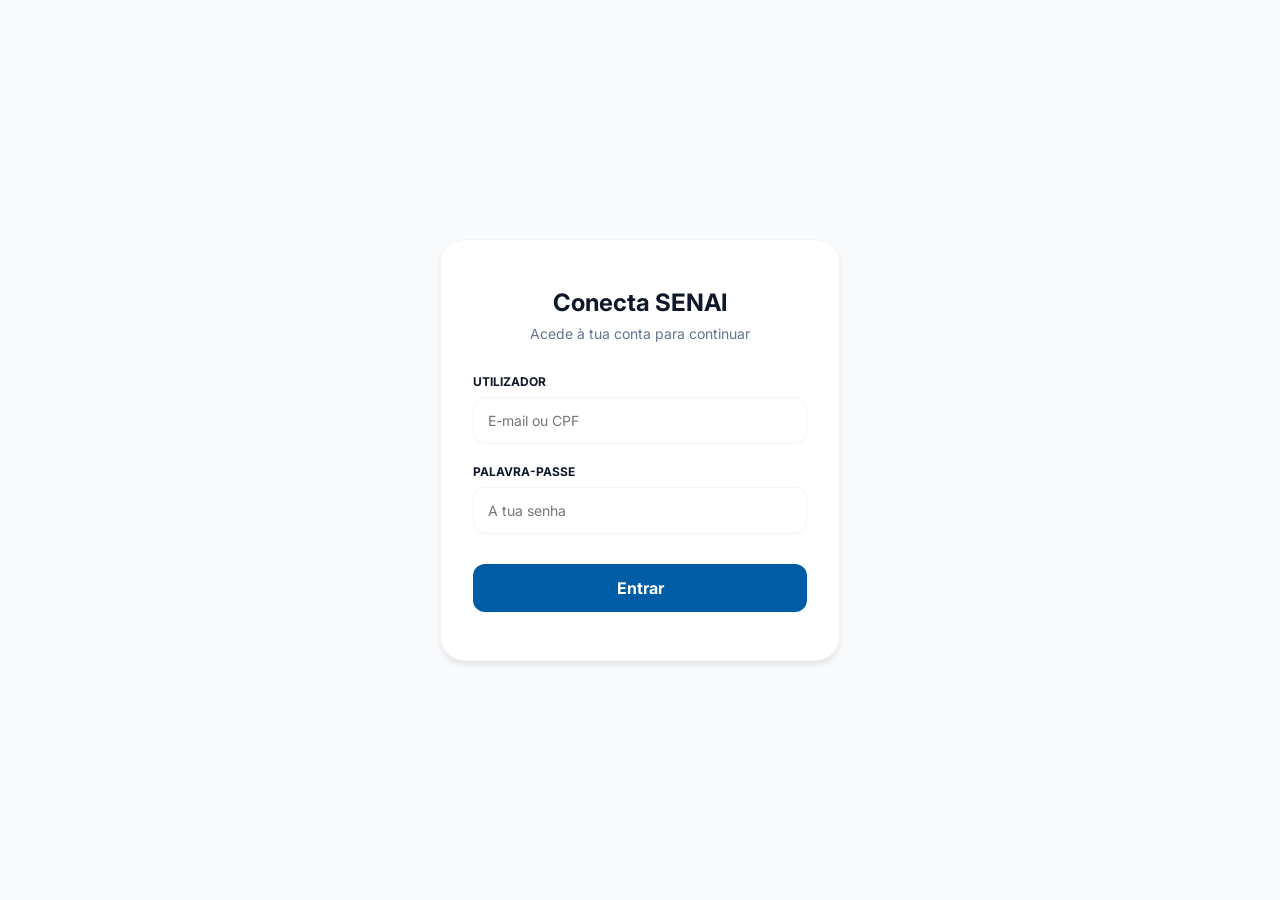
==== commit 9bf6ede4: "Add files via upload" ====
--- a/index.html
+++ b/index.html
@@ -1,432 +1,41 @@
 <!DOCTYPE html>
-<html lang="pt-BR">
+<html lang="pt-PT">
 <head>
     <meta charset="UTF-8">
     <meta name="viewport" content="width=device-width, initial-scale=1.0">
-    <title>Conecta SENAI | Plataforma Unificada</title>
-    <script src="https://cdn.tailwindcss.com"></script>
-    <link rel="stylesheet" href="https://cdnjs.cloudflare.com/ajax/libs/font-awesome/6.4.0/css/all.min.css">
-    <link href="https://fonts.googleapis.com/css2?family=Inter:wght@300;400;500;600;700&display=swap" rel="stylesheet">
+    <title>Login | Conecta SENAI</title>
     
-    <script>
-        tailwind.config = {
-            darkMode: 'class',
-            theme: {
-                extend: {
-                    fontFamily: { sans: ['Inter', 'sans-serif'] },
-                    colors: {
-                        'senai-red': '#E3000F',
-                        'senai-blue': '#005DA5',
-                        'bg-light': '#F8FAFC',
-                    }
-                }
-            }
-        }
-    </script>
-    
-    <style>
-        .section-content { display: none; }
-        .section-content.active { display: block; animation: fadeIn 0.3s ease-in-out; }
-        
-        @keyframes fadeIn {
-            from { opacity: 0; transform: translateY(5px); }
-            to { opacity: 1; transform: translateY(0); }
-        }
+    <link rel="stylesheet" href="style4.css">
+    <link href="https://fonts.googleapis.com/css2?family=Inter:wght@400;600;700&display=swap" rel="stylesheet">
+</head>
+<body>
 
-        /* Efeito hover para as estrelas */
-        .star-rating i:hover ~ i { color: #cbd5e1 !important; }
-        .dark .star-rating i:hover ~ i { color: #475569 !important; }
-        .star-rating:hover i { color: #fbbf24; }
-    </style>
-</head>
-<body class="bg-bg-light dark:bg-slate-900 text-slate-900 dark:text-slate-100 font-sans antialiased transition-colors duration-200">
+    <div class="login-card">
+        <h1>Conecta SENAI</h1>
+        <p>Acede à tua conta para continuar</p>
 
-    <header class="bg-white/80 dark:bg-slate-800/80 backdrop-blur-md sticky top-0 z-40 border-b border-slate-100 dark:border-slate-700 transition-colors duration-200">
-        <div class="max-w-7xl mx-auto px-4 md:px-6 h-16 flex justify-between items-center">
-            <div class="flex items-center gap-4">
-                <button onclick="toggleMobileMenu()" class="lg:hidden text-slate-600 dark:text-slate-300 hover:text-senai-red transition text-2xl focus:outline-none">
-                    <i class="fa-solid fa-bars"></i>
-                </button>
-                
-                <div class="flex items-center gap-2 cursor-pointer" onclick="switchTab('feed')">
-                    <div class="w-8 h-8 bg-senai-red rounded-lg flex items-center justify-center text-white">
-                        <i class="fa-solid fa-bolt-lightning"></i>
-                    </div>
-                    <span class="font-bold text-lg tracking-tight hidden sm:block">Conecta<span class="text-senai-red">SENAI</span></span>
-                </div>
+        <form>
+            <div class="form-group">
+                <label>Utilizador</label>
+                <input type="text" placeholder="E-mail ou CPF" required>
             </div>
             
-            <div class="flex items-center gap-4 md:gap-5">
-                <button onclick="toggleDarkMode()" class="text-slate-500 hover:text-amber-500 dark:text-slate-400 dark:hover:text-amber-400 transition w-8 h-8 flex items-center justify-center">
-                    <i id="theme-icon" class="fa-solid fa-moon text-xl"></i>
-                </button>
-                <div class="h-8 w-[1px] bg-slate-200 dark:bg-slate-700 mx-1 md:mx-2"></div>
-                <div onclick="switchTab('perfil')" class="flex items-center gap-3 cursor-pointer group">
-                    <span class="text-sm font-medium text-slate-600 dark:text-slate-300 group-hover:text-senai-red dark:group-hover:text-senai-red transition hidden md:block">João Silva</span>
-                    <img src="https://i.pravatar.cc/150?img=11" class="w-9 h-9 rounded-full ring-2 ring-slate-100 dark:ring-slate-700 group-hover:ring-senai-red transition">
-                </div>
+            <div class="form-group">
+                <label>Palavra-passe</label>
+                <input type="password" placeholder="A tua senha" required>
             </div>
-        </div>
-    </header>
-
-    <div id="mobile-menu-overlay" class="fixed inset-0 bg-slate-900/50 backdrop-blur-sm z-40 hidden lg:hidden opacity-0 transition-opacity duration-300" onclick="toggleMobileMenu()"></div>
-
-    <main class="max-w-7xl mx-auto px-4 md:px-6 mt-8 flex gap-8">
-        
-        <aside id="sidebar-menu" class="fixed inset-y-0 left-0 z-50 w-64 bg-white dark:bg-slate-800 lg:bg-transparent dark:lg:bg-transparent shadow-2xl lg:shadow-none transform -translate-x-full lg:translate-x-0 transition-transform duration-300 lg:static lg:block lg:shrink-0 flex flex-col h-full lg:h-auto">
             
-            <div class="h-16 flex items-center justify-between px-6 border-b border-slate-100 dark:border-slate-700 lg:hidden shrink-0">
-                <span class="font-bold text-lg tracking-tight">Menu</span>
-                <button onclick="toggleMobileMenu()" class="text-slate-400 hover:text-red-500 text-xl">
-                    <i class="fa-solid fa-xmark"></i>
-                </button>
-            </div>
-
-            <nav class="p-4 lg:p-0 lg:sticky lg:top-24 space-y-1 text-sm overflow-y-auto flex-1">
-                <button onclick="switchTab('feed')" id="btn-feed" class="nav-btn w-full flex items-center gap-3 px-4 py-3 rounded-xl transition text-senai-red bg-red-50 dark:bg-red-900/20 font-semibold shadow-sm">
-                    <i class="fa-solid fa-shapes text-lg w-5 text-center"></i> Feed Social
-                </button>
-                <button onclick="switchTab('melhorias')" id="btn-melhorias" class="nav-btn w-full flex items-center gap-3 px-4 py-3 rounded-xl text-slate-500 dark:text-slate-400 hover:bg-slate-100 dark:hover:bg-slate-800 transition">
-                    <i class="fa-solid fa-comment-medical text-lg w-5 text-center"></i> Melhoria Contínua
-                </button>
-                <button onclick="switchTab('vitrine')" id="btn-vitrine" class="nav-btn w-full flex items-center gap-3 px-4 py-3 rounded-xl text-slate-500 dark:text-slate-400 hover:bg-slate-100 dark:hover:bg-slate-800 transition">
-                    <i class="fa-solid fa-rocket text-lg w-5 text-center"></i> Vitrine de Projetos
-                </button>
-                <button onclick="switchTab('vagas')" id="btn-vagas" class="nav-btn w-full flex items-center gap-3 px-4 py-3 rounded-xl text-slate-500 dark:text-slate-400 hover:bg-slate-100 dark:hover:bg-slate-800 transition">
-                    <i class="fa-solid fa-briefcase text-lg w-5 text-center"></i> Oportunidades
-                </button>
-                
-                <div class="pt-6 mt-6 border-t border-slate-200 dark:border-slate-700">
-                    <button onclick="switchTab('perfil')" id="btn-perfil" class="nav-btn w-full flex items-center gap-3 px-4 py-3 rounded-xl text-slate-500 dark:text-slate-400 hover:bg-slate-100 dark:hover:bg-slate-800 transition">
-                        <i class="fa-solid fa-user text-lg w-5 text-center"></i> Meu Perfil
-                    </button>
-                    <button onclick="switchTab('config')" id="btn-config" class="nav-btn w-full flex items-center gap-3 px-4 py-3 rounded-xl text-slate-500 dark:text-slate-400 hover:bg-slate-100 dark:hover:bg-slate-800 transition">
-                        <i class="fa-solid fa-sliders text-lg w-5 text-center"></i> Configurações
-                    </button>
-                </div>
-            </nav>
-        </aside>
-
-        <section class="flex-1 max-w-2xl pb-20 w-full">
-            
-            <div id="content-feed" class="section-content active space-y-6">
-                <div class="bg-white dark:bg-slate-800 rounded-2xl p-4 shadow-sm border border-slate-100 dark:border-slate-700 transition-colors">
-                    <div class="flex gap-4">
-                        <img src="https://i.pravatar.cc/150?img=11" class="w-10 h-10 rounded-full shrink-0">
-                        <div class="w-full">
-                            <textarea id="post-textarea" placeholder="Compartilhe seu projeto ou publicidade..." class="w-full border-none focus:ring-0 resize-none text-slate-600 dark:text-slate-300 bg-transparent mt-2 h-16 outline-none"></textarea>
-                            <div class="flex justify-end mt-2 pt-2 border-t border-slate-50 dark:border-slate-700">
-                                <button onclick="publishPost()" class="bg-senai-blue hover:bg-blue-700 text-white px-5 py-1.5 rounded-lg text-sm font-bold transition">Publicar</button>
-                            </div>
-                        </div>
-                    </div>
-                </div>
-                
-                <div id="feed-container" class="space-y-6">
-                    <article class="bg-white dark:bg-slate-800 rounded-2xl shadow-sm border border-slate-100 dark:border-slate-700 p-5 transition hover:shadow-md">
-                        <div class="flex items-center gap-3 mb-4">
-                            <img src="https://i.pravatar.cc/150?img=32" class="w-10 h-10 rounded-full">
-                            <div>
-                                <h4 class="font-semibold text-sm text-slate-900 dark:text-white">Beatriz Souza <span class="text-xs text-slate-400 font-normal">apresentou um projeto</span></h4>
-                                <p class="text-xs text-slate-400 dark:text-slate-500">Há 2h</p>
-                            </div>
-                        </div>
-                        
-                        <h3 class="font-bold text-lg text-slate-800 dark:text-slate-100 mb-2">Protótipo: Automação Residencial Sustentável</h3>
-                        <p class="text-slate-700 dark:text-slate-300 text-sm mb-4">Finalizamos o projeto de TCC! Um sistema de automação focado em redução do consumo de energia. O que acharam da ideia?</p>
-                        
-                        <div class="flex items-center gap-3 mb-5 bg-slate-50 dark:bg-slate-800/50 p-3 rounded-xl border border-slate-100 dark:border-slate-700 flex-wrap w-fit">
-                            <span class="text-xs font-semibold text-slate-500 dark:text-slate-400 uppercase tracking-wider">Avaliação Geral</span>
-                            <div class="flex text-amber-400 text-sm">
-                                <i class="fa-solid fa-star"></i>
-                                <i class="fa-solid fa-star"></i>
-                                <i class="fa-solid fa-star"></i>
-                                <i class="fa-solid fa-star"></i>
-                                <i class="fa-solid fa-star-half-stroke"></i>
-                            </div>
-                            <span class="text-sm font-bold text-slate-700 dark:text-slate-200">4.5 <span class="text-[10px] text-slate-400 dark:text-slate-500 font-normal">(32 votos)</span></span>
-                        </div>
-
-                        <div class="border-t border-slate-100 dark:border-slate-700 pt-4">
-                            <h5 class="text-[10px] font-bold text-senai-blue dark:text-blue-400 uppercase tracking-widest mb-3 flex items-center gap-2">
-                                <i class="fa-solid fa-chalkboard-user"></i> Avaliação de Profissionais / Docentes
-                            </h5>
-                            
-                            <div class="bg-blue-50 dark:bg-blue-900/20 rounded-xl p-4 border border-blue-100 dark:border-blue-900/30">
-                                <div class="flex flex-col sm:flex-row sm:items-center justify-between gap-2 mb-2">
-                                    <div class="flex items-center gap-2">
-                                        <div class="w-6 h-6 bg-senai-blue rounded-full flex items-center justify-center text-white text-[10px]">
-                                            <i class="fa-solid fa-user-tie"></i>
-                                        </div>
-                                        <span class="font-semibold text-sm text-slate-800 dark:text-slate-200">Prof. Carlos Mendes</span>
-                                        <span class="text-[10px] bg-blue-200 dark:bg-blue-800 text-blue-800 dark:text-blue-200 px-2 py-0.5 rounded-full font-bold">Docente</span>
-                                    </div>
-                                    <div class="flex text-amber-500 text-xs sm:ml-0 ml-8">
-                                        <i class="fa-solid fa-star"></i>
-                                        <i class="fa-solid fa-star"></i>
-                                        <i class="fa-solid fa-star"></i>
-                                        <i class="fa-solid fa-star"></i>
-                                        <i class="fa-solid fa-star"></i>
-                                    </div>
-                                </div>
-                                <p class="text-sm text-slate-700 dark:text-slate-300 ml-0 sm:ml-8 mt-2 sm:mt-0">Excelente aplicação prática! A viabilidade de mercado desse projeto é altíssima. Sugiro apenas detalhar mais a lista de componentes na documentação final.</p>
-                            </div>
-                        </div>
-                    </article>
-                </div>
-            </div>
-
-            <div id="content-melhorias" class="section-content space-y-6">
-                <h2 class="text-2xl font-bold px-2 text-slate-900 dark:text-white">Melhorias e Feedback</h2>
-                <div class="bg-white dark:bg-slate-800 rounded-2xl p-6 shadow-sm border border-slate-100 dark:border-slate-700 relative overflow-hidden transition-colors">
-                    <div class="absolute top-0 right-0 px-4 py-1 bg-amber-100 dark:bg-amber-900/30 text-amber-700 dark:text-amber-500 text-[10px] font-bold uppercase rounded-bl-xl">Em Análise</div>
-                    <h3 class="font-bold text-slate-800 dark:text-slate-100 mt-2">Preços e Qualidade da Cantina</h3>
-                    <p class="text-sm text-slate-500 dark:text-slate-400 mt-2">Sugiro uma revisão nas opções de lanches naturais. Os valores atuais não condizem com a qualidade entregue aos alunos.</p>
-                    <div class="mt-6 pt-4 border-t border-slate-100 dark:border-slate-700 flex flex-col sm:flex-row items-start sm:items-center justify-between gap-4">
-                        <div>
-                            <span class="block text-[10px] font-bold text-slate-400 dark:text-slate-500 uppercase tracking-widest mb-1">Avalie esta pauta:</span>
-                            <div id="star-container-1" class="flex gap-1 text-slate-300 dark:text-slate-600 text-xl cursor-pointer star-rating transition-colors">
-                                <i class="fa-solid fa-star transition-transform hover:scale-125" onclick="rateTopic(1, 'star-container-1')"></i>
-                                <i class="fa-solid fa-star transition-transform hover:scale-125" onclick="rateTopic(2, 'star-container-1')"></i>
-                                <i class="fa-solid fa-star transition-transform hover:scale-125" onclick="rateTopic(3, 'star-container-1')"></i>
-                                <i class="fa-solid fa-star transition-transform hover:scale-125" onclick="rateTopic(4, 'star-container-1')"></i>
-                                <i class="fa-solid fa-star transition-transform hover:scale-125" onclick="rateTopic(5, 'star-container-1')"></i>
-                            </div>
-                        </div>
-                        <div class="text-left sm:text-right">
-                            <span class="block text-2xl font-bold text-slate-800 dark:text-slate-100">2.1</span>
-                            <span class="text-[10px] text-slate-400 dark:text-slate-500 uppercase">Média Atual</span>
-                        </div>
-                    </div>
-                </div>
-            </div>
-
-            <div id="content-vitrine" class="section-content grid grid-cols-1 sm:grid-cols-2 gap-4">
-                <div class="bg-white dark:bg-slate-800 rounded-2xl p-4 border border-slate-100 dark:border-slate-700 shadow-sm text-center hover:shadow-md transition cursor-pointer">
-                    <div class="h-32 bg-slate-50 dark:bg-slate-700/50 rounded-xl mb-3 flex items-center justify-center text-slate-300 dark:text-slate-500 italic text-xs">Foto do Projeto</div>
-                    <h4 class="font-bold text-sm text-slate-900 dark:text-white">Braço Robótico</h4>
-                </div>
-            </div>
-
-            <div id="content-vagas" class="section-content space-y-4">
-                <div class="bg-white dark:bg-slate-800 rounded-2xl p-5 border border-slate-100 dark:border-slate-700 shadow-sm flex flex-col sm:flex-row justify-between sm:items-center gap-4 transition-colors">
-                    <div>
-                        <h4 class="font-bold text-sm text-slate-900 dark:text-white">Estágio Mecânica</h4>
-                        <p class="text-xs text-slate-400 dark:text-slate-500 font-medium">Indústria Metalúrgica S.A.</p>
-                    </div>
-                    <button class="bg-senai-blue hover:bg-blue-700 text-white px-4 py-2 rounded-lg text-xs font-bold transition w-full sm:w-auto">Ver Vaga</button>
-                </div>
-            </div>
-
-            <div id="content-perfil" class="section-content space-y-6">
-                <div class="bg-white dark:bg-slate-800 rounded-3xl p-8 shadow-sm border border-slate-100 dark:border-slate-700 text-center relative overflow-hidden transition-colors">
-                    <div class="absolute top-0 left-0 w-full h-20 bg-slate-900 opacity-5 dark:opacity-20"></div>
-                    <img src="https://i.pravatar.cc/150?img=11" class="w-24 h-24 rounded-full mx-auto ring-4 ring-white dark:ring-slate-800 shadow-lg relative z-10">
-                    <h2 class="mt-4 text-2xl font-bold text-slate-900 dark:text-white">João Silva</h2>
-                    <p class="text-slate-500 dark:text-slate-400 text-sm">Desenvolvimento de Sistemas</p>
-                    <div class="flex justify-center gap-8 mt-6 border-t pt-6 border-slate-50 dark:border-slate-700">
-                        <div class="text-center"><span class="block font-bold text-slate-800 dark:text-white" id="user-posts-count">12</span><span class="text-[10px] text-slate-400 dark:text-slate-500 uppercase tracking-tighter">Posts</span></div>
-                        <div class="text-center"><span class="block font-bold text-slate-800 dark:text-white">142</span><span class="text-[10px] text-slate-400 dark:text-slate-500 uppercase tracking-tighter">Seguidores</span></div>
-                    </div>
-                </div>
-            </div>
-
-            <div id="content-config" class="section-content">
-                <h2 class="text-2xl font-bold mb-6 px-2 text-slate-900 dark:text-white">Ajustes</h2>
-                <div class="bg-white dark:bg-slate-800 rounded-2xl shadow-sm border border-slate-100 dark:border-slate-700 overflow-hidden divide-y divide-slate-50 dark:divide-slate-700 transition-colors">
-                    <div class="p-4 flex justify-between items-center hover:bg-slate-50 dark:hover:bg-slate-700/50 transition cursor-pointer">
-                        <span class="text-sm font-medium text-slate-700 dark:text-slate-300">Notificações por E-mail</span>
-                        <div class="w-10 h-5 bg-senai-red rounded-full relative"><div class="absolute right-1 top-1 w-3 h-3 bg-white rounded-full"></div></div>
-                    </div>
-                    <div class="p-4 flex justify-between items-center hover:bg-slate-50 dark:hover:bg-slate-700/50 transition cursor-pointer">
-                        <span class="text-sm font-medium text-slate-700 dark:text-slate-300">Perfil Privado</span>
-                        <div class="w-10 h-5 bg-slate-200 dark:bg-slate-600 rounded-full relative"><div class="absolute left-1 top-1 w-3 h-3 bg-white rounded-full"></div></div>
-                    </div>
-                    <button class="w-full p-4 text-left text-sm text-red-600 dark:text-red-500 font-bold hover:bg-red-50 dark:hover:bg-red-900/20 transition">Encerrar Sessão</button>
-                </div>
-            </div>
-
-        </section>
-
-        <aside class="hidden xl:block w-72 space-y-6 shrink-0">
-            <div class="bg-white dark:bg-slate-800 rounded-2xl p-5 shadow-sm border border-slate-100 dark:border-slate-700 transition-colors sticky top-24">
-                <h3 class="font-bold text-sm mb-4 text-slate-900 dark:text-white">Métricas da Unidade</h3>
-                <div class="space-y-4">
-                    <div class="space-y-1">
-                        <div class="flex justify-between text-[10px] font-bold uppercase text-slate-400 dark:text-slate-500">
-                            <span>Infraestrutura</span>
-                            <span class="text-green-600 dark:text-green-500">4.6 <i class="fa-solid fa-star text-amber-400"></i></span>
-                        </div>
-                        <div class="w-full h-1.5 bg-slate-100 dark:bg-slate-700 rounded-full overflow-hidden">
-                            <div class="h-full bg-green-500 w-[92%]"></div>
-                        </div>
-                    </div>
-                    <div class="space-y-1">
-                        <div class="flex justify-between text-[10px] font-bold uppercase text-slate-400 dark:text-slate-500">
-                            <span>Cantina</span>
-                            <span class="text-red-600 dark:text-red-500">2.1 <i class="fa-solid fa-star text-amber-400"></i></span>
-                        </div>
-                        <div class="w-full h-1.5 bg-slate-100 dark:bg-slate-700 rounded-full overflow-hidden">
-                            <div class="h-full bg-red-500 w-[45%]"></div>
-                        </div>
-                    </div>
-                </div>
-            </div>
-        </aside>
-
-    </main>
-
-    <div id="toast-container" class="fixed bottom-5 right-5 z-50 flex flex-col gap-3"></div>
+            <button type="button" onclick="window.location.href='home.html'">
+                Entrar
+            </button>
+        </form>
+    </div>
 
     <script>
-        // Classes ativas separadas para não dar erro no CSS editor
-        const activeClasses = ['text-senai-red', 'bg-red-50', 'dark:bg-red-900/20', 'font-semibold', 'shadow-sm'];
-        const inactiveClasses = ['text-slate-500', 'dark:text-slate-400', 'hover:bg-slate-100', 'dark:hover:bg-slate-800'];
-
-        // --- 1. MENU MOBILE ---
-        function toggleMobileMenu() {
-            const sidebar = document.getElementById('sidebar-menu');
-            const overlay = document.getElementById('mobile-menu-overlay');
-            const isClosed = sidebar.classList.contains('-translate-x-full');
-
-            if (isClosed) {
-                sidebar.classList.remove('-translate-x-full');
-                overlay.classList.remove('hidden');
-                setTimeout(() => overlay.classList.remove('opacity-0'), 10);
-                document.body.style.overflow = 'hidden'; // Impede o scroll no fundo
-            } else {
-                sidebar.classList.add('-translate-x-full');
-                overlay.classList.add('opacity-0');
-                setTimeout(() => overlay.classList.add('hidden'), 300);
-                document.body.style.overflow = '';
-            }
-        }
-
-        // --- 2. NAVEGAÇÃO DE ABAS ---
-        function switchTab(tabId) {
-            // Esconde todas as abas
-            document.querySelectorAll('.section-content').forEach(sec => sec.classList.remove('active'));
-            // Mostra a aba alvo
-            const targetSection = document.getElementById('content-' + tabId);
-            if(targetSection) targetSection.classList.add('active');
-
-            // Reseta todos os botões do menu
-            document.querySelectorAll('.nav-btn').forEach(btn => {
-                btn.classList.remove(...activeClasses);
-                btn.classList.add(...inactiveClasses);
-            });
-            
-            // Ativa o botão selecionado
-            const activeBtn = document.getElementById('btn-' + tabId);
-            if(activeBtn) {
-                activeBtn.classList.remove(...inactiveClasses);
-                activeBtn.classList.add(...activeClasses);
-            }
-            
-            window.scrollTo({ top: 0, behavior: 'smooth' });
-
-            // Fecha o menu mobile se estiver aberto (tela menor que 1024px)
-            if (window.innerWidth < 1024) {
-                toggleMobileMenu();
-            }
-        }
-
-        // --- 3. MODO ESCURO ---
-        const themeIcon = document.getElementById('theme-icon');
-        function updateIcon(isDark) {
-            themeIcon.className = isDark ? 'fa-solid fa-sun text-xl' : 'fa-solid fa-moon text-xl';
-        }
-        function toggleDarkMode() {
-            const html = document.documentElement;
-            html.classList.toggle('dark');
-            const isDark = html.classList.contains('dark');
-            localStorage.setItem('theme', isDark ? 'dark' : 'light');
-            updateIcon(isDark);
-        }
+        // Mantém o modo escuro a funcionar se o utilizador já o tiver ativado antes
         if (localStorage.theme === 'dark' || (!('theme' in localStorage) && window.matchMedia('(prefers-color-scheme: dark)').matches)) {
             document.documentElement.classList.add('dark');
-            updateIcon(true);
-        }
-
-        // --- 4. SISTEMA DE NOTIFICAÇÃO (TOAST) ---
-        function showToast(message, type = 'success') {
-            const container = document.getElementById('toast-container');
-            const toast = document.createElement('div');
-            
-            const icon = type === 'success' ? '<i class="fa-solid fa-circle-check text-green-500"></i>' : '<i class="fa-solid fa-circle-info text-blue-500"></i>';
-            
-            toast.className = `bg-white dark:bg-slate-800 border border-slate-100 dark:border-slate-700 shadow-lg rounded-xl p-4 flex items-center gap-3 transform transition-all duration-300 translate-y-10 opacity-0`;
-            toast.innerHTML = `${icon} <span class="text-sm font-medium text-slate-800 dark:text-slate-200">${message}</span>`;
-            
-            container.appendChild(toast);
-            
-            setTimeout(() => { toast.classList.remove('translate-y-10', 'opacity-0'); }, 10);
-            setTimeout(() => {
-                toast.classList.add('translate-y-10', 'opacity-0');
-                setTimeout(() => toast.remove(), 300);
-            }, 3000);
-        }
-
-        // --- 5. AVALIAÇÃO COM ESTRELAS ---
-        function rateTopic(stars, containerId) {
-            const container = document.getElementById(containerId);
-            const starElements = container.querySelectorAll('i');
-            
-            container.classList.remove('star-rating'); 
-
-            starElements.forEach((star, index) => {
-                if (index < stars) {
-                    star.classList.add('text-amber-400');
-                    star.classList.remove('text-slate-300', 'dark:text-slate-600');
-                } else {
-                    star.classList.remove('text-amber-400');
-                    star.classList.add('text-slate-300', 'dark:text-slate-600');
-                }
-            });
-
-            showToast(`Voto de ${stars} estrela(s) computado!`, 'success');
-        }
-
-        // --- 6. PUBLICAÇÃO DE POSTS ---
-        let postsCount = 12; 
-        function publishPost() {
-            const textarea = document.getElementById('post-textarea');
-            const content = textarea.value.trim();
-
-            if (content === "") {
-                showToast("Digite algo para publicar!", "info");
-                return;
-            }
-
-            const newPost = document.createElement('article');
-            newPost.className = 'bg-white dark:bg-slate-800 rounded-2xl shadow-sm border border-slate-100 dark:border-slate-700 p-5 transition hover:shadow-md active';
-            newPost.style.animation = 'fadeIn 0.4s ease-out';
-            
-            newPost.innerHTML = `
-                <div class="flex items-center gap-3 mb-4">
-                    <img src="https://i.pravatar.cc/150?img=11" class="w-10 h-10 rounded-full">
-                    <div>
-                        <h4 class="font-semibold text-sm text-slate-900 dark:text-white">João Silva</h4>
-                        <p class="text-xs text-slate-400 dark:text-slate-500">Agora mesmo</p>
-                    </div>
-                </div>
-                <p class="text-slate-700 dark:text-slate-300 text-sm mb-4">${content.replace(/\n/g, '<br>')}</p>
-                <div class="flex items-center gap-4 border-t border-slate-50 dark:border-slate-700 pt-3">
-                    <button class="text-slate-400 hover:text-senai-red transition text-sm flex items-center gap-2 font-medium">
-                        <i class="fa-regular fa-heart"></i> Curtir
-                    </button>
-                </div>
-            `;
-
-            const feedContainer = document.getElementById('feed-container');
-            feedContainer.insertBefore(newPost, feedContainer.firstChild);
-
-            textarea.value = '';
-            postsCount++;
-            document.getElementById('user-posts-count').innerText = postsCount;
-
-            showToast("Publicação enviada com sucesso!", "success");
         }
     </script>
 </body>
-</html>
+</html>
--- a/style4.css
+++ b/style4.css
@@ -0,0 +1,52 @@
+:root {
+    --senai-blue: #005DA5;
+    --bg-page: #F8FAFC;
+    --bg-surface: #ffffff;
+    --text-main: #0f172a;
+    --text-muted: #64748b;
+    --border-color: #f1f5f9;
+}
+
+.dark {
+    --bg-page: #0f172a;
+    --bg-surface: #1e293b;
+    --text-main: #f8fafc;
+    --text-muted: #94a3b8;
+    --border-color: #334155;
+}
+
+* { margin: 0; padding: 0; box-sizing: border-box; font-family: 'Inter', sans-serif; }
+
+body {
+    display: flex; align-items: center; justify-content: center;
+    min-height: 100vh; background-color: var(--bg-page);
+    color: var(--text-main); padding: 20px; transition: 0.3s;
+}
+
+.login-card {
+    background-color: var(--bg-surface);
+    border: 1px solid var(--border-color);
+    border-radius: 24px; padding: 48px 32px;
+    width: 100%; max-width: 400px; text-align: center;
+    box-shadow: 0 4px 6px -1px rgba(0, 0, 0, 0.1);
+}
+
+h1 { font-size: 24px; margin-bottom: 8px; }
+p { font-size: 14px; color: var(--text-muted); margin-bottom: 32px; }
+
+.form-group { text-align: left; margin-bottom: 20px; }
+label { display: block; font-size: 12px; font-weight: bold; margin-bottom: 8px; text-transform: uppercase; }
+
+input {
+    width: 100%; padding: 14px; border: 1px solid var(--border-color);
+    border-radius: 12px; background: transparent; color: var(--text-main);
+    font-size: 14px; outline: none; transition: 0.2s;
+}
+input:focus { border-color: var(--senai-blue); }
+
+button {
+    width: 100%; padding: 14px; margin-top: 10px; border: none;
+    border-radius: 12px; background-color: var(--senai-blue);
+    color: white; font-weight: bold; font-size: 16px; cursor: pointer; transition: 0.2s;
+}
+button:hover { background-color: #004a85; }
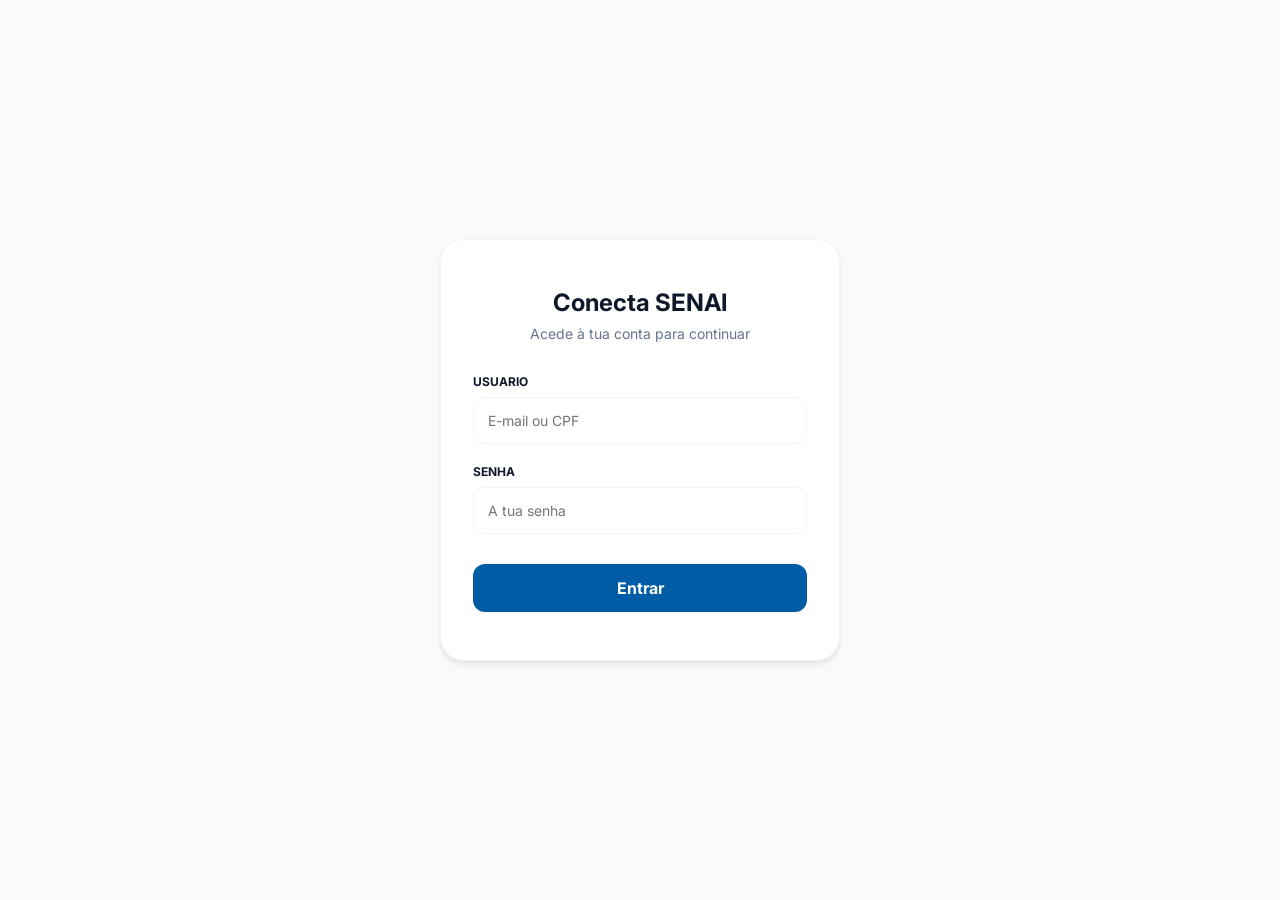
==== commit 7c7088f2: "Fix HTML encoding issues in index.html" ====
--- a/index.html
+++ b/index.html
@@ -16,12 +16,12 @@
 
         <form>
             <div class="form-group">
-                <label>Utilizador</label>
+                <label>Usuario</label>
                 <input type="text" placeholder="E-mail ou CPF" required>
             </div>
             
             <div class="form-group">
-                <label>Palavra-passe</label>
+                <label>Senha</label>
                 <input type="password" placeholder="A tua senha" required>
             </div>
             
@@ -31,11 +31,6 @@
         </form>
     </div>
 
-    <script>
-        // Mantém o modo escuro a funcionar se o utilizador já o tiver ativado antes
-        if (localStorage.theme === 'dark' || (!('theme' in localStorage) && window.matchMedia('(prefers-color-scheme: dark)').matches)) {
-            document.documentElement.classList.add('dark');
-        }
-    </script>
+    <script src="global.js"></script>
 </body>
-</html>+</html>
